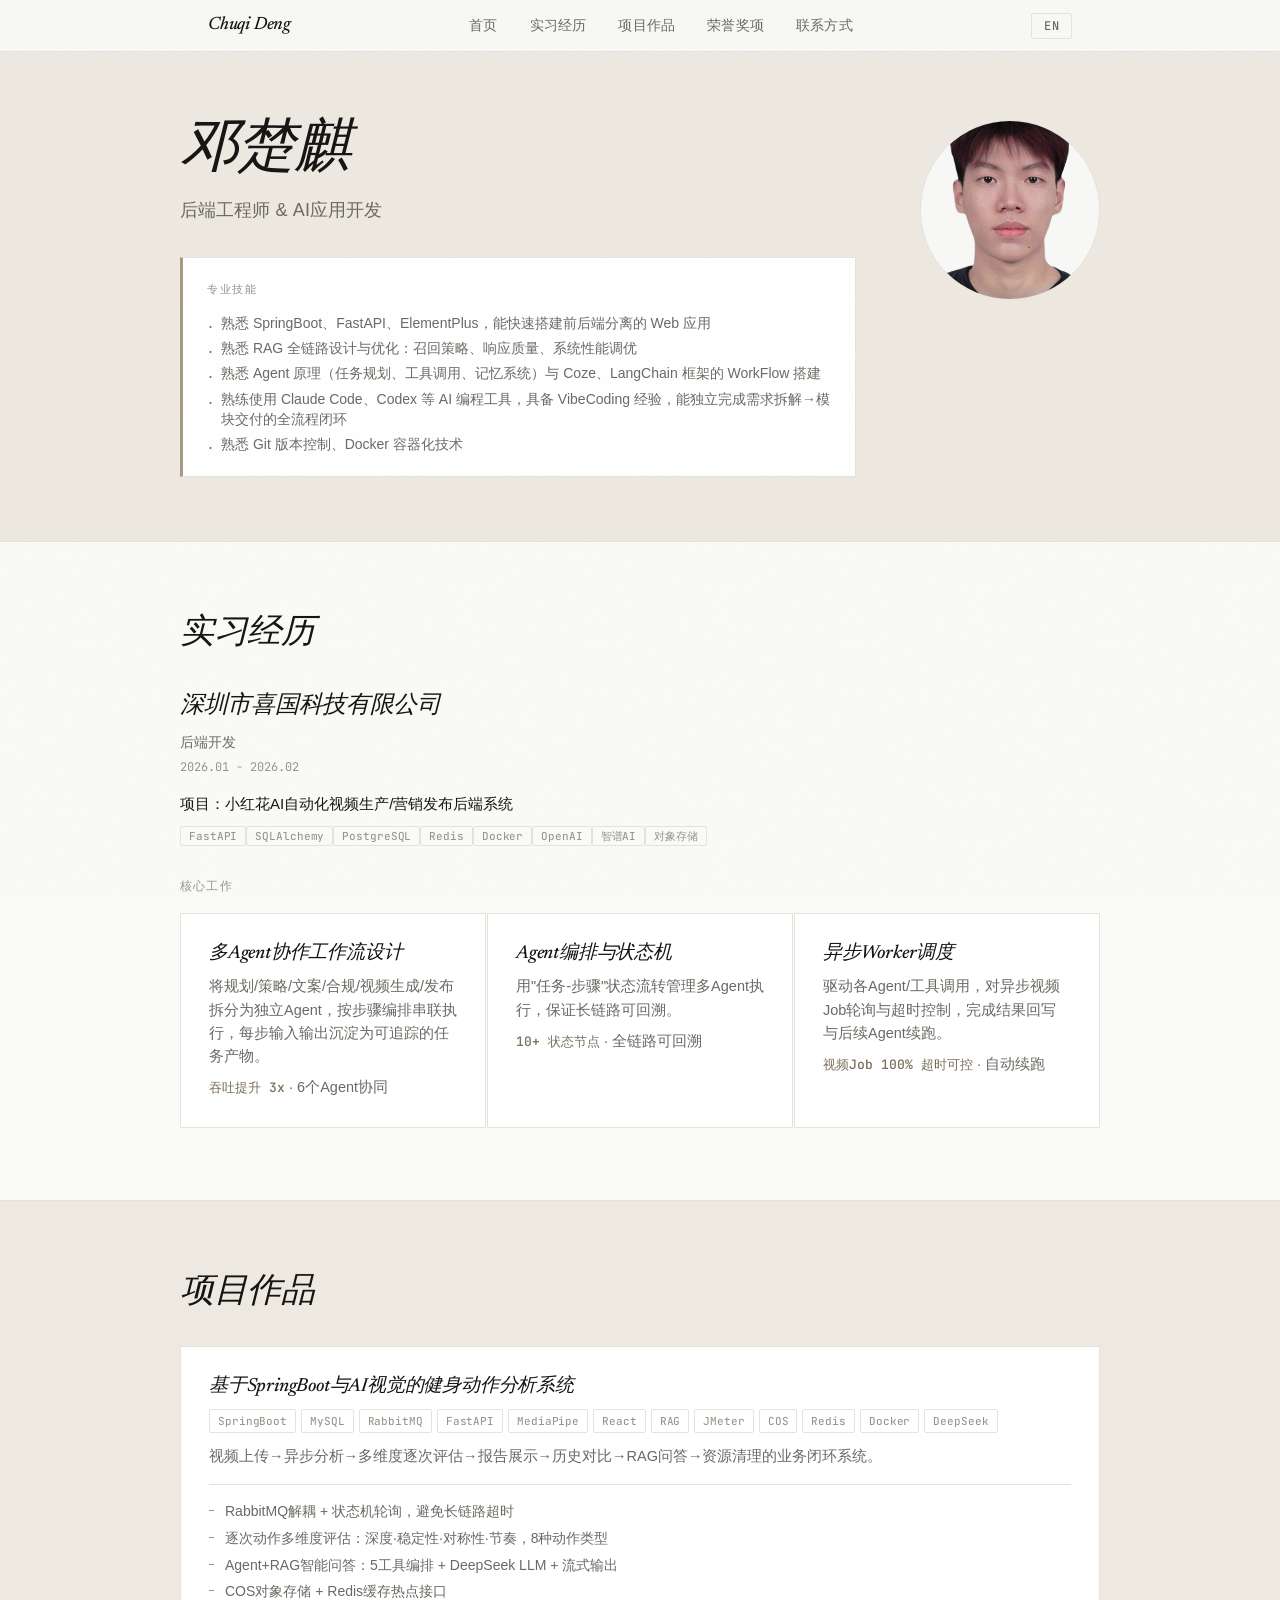
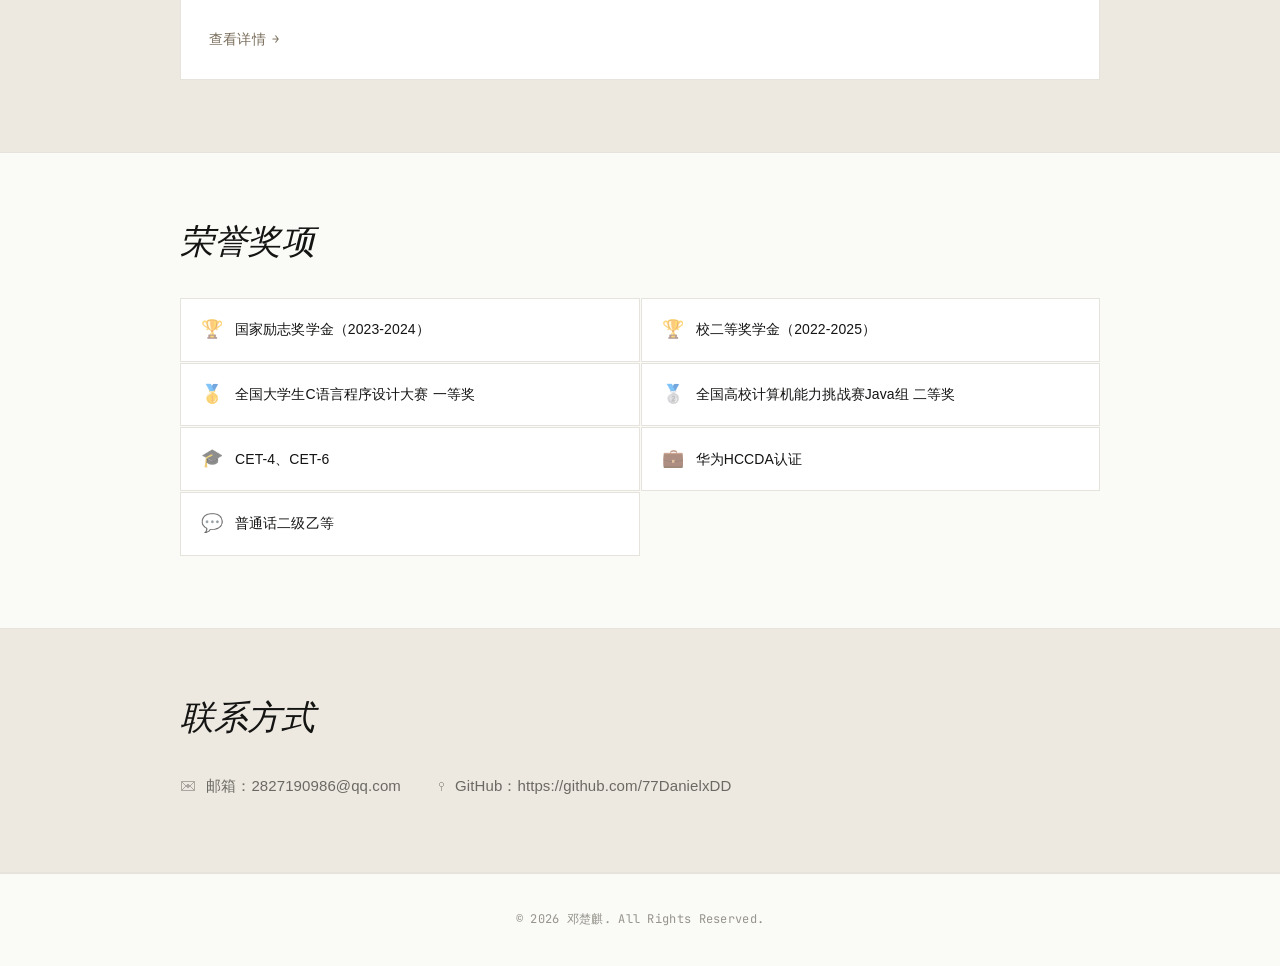
==== index.html @ ac36ae81 "Update internship experience content" ====
<!DOCTYPE html>
<html lang="zh-CN">
<head>
  <meta charset="UTF-8">
  <meta name="viewport" content="width=device-width, initial-scale=1.0">
  <title>邓楚麒 - 个人作品集</title>
  <link rel="preconnect" href="https://fonts.googleapis.com">
  <link rel="preconnect" href="https://fonts.gstatic.com" crossorigin>
  <link href="https://fonts.googleapis.com/css2?family=JetBrains+Mono:wght@400;500&family=Newsreader:ital,opsz,wght@0,6..72,200..800;1,6..72,200..800&display=swap" rel="stylesheet">
  <link rel="stylesheet" href="css/style.css">
</head>
<body>

  <!-- Navbar -->
  <nav class="navbar">
    <div class="nav-inner">
      <a href="#" class="nav-brand">Chuqi Deng</a>
      <ul class="nav-links">
        <li><a href="#hero" data-i18n="nav.home">首页</a></li>
        <li><a href="#internship" data-i18n="nav.internship">实习经历</a></li>
        <li><a href="#projects" data-i18n="nav.projects">项目作品</a></li>
        <li><a href="#honors" data-i18n="nav.honors">荣誉奖项</a></li>
        <li><a href="#contact" data-i18n="nav.contact">联系方式</a></li>
      </ul>
      <button class="lang-btn" aria-label="Switch language">EN</button>
      <button class="mobile-menu-btn" aria-label="Menu">&#9776;</button>
    </div>
  </nav>

  <!-- Hero + Skills (merged compact block) -->
  <section id="hero" class="hero">
    <div class="hero-inner">
      <div class="hero-text">
        <h1 class="hero-name" data-i18n="hero.name">邓楚麒</h1>
        <p class="hero-title" data-i18n="hero.title">后端工程师 & AI应用开发</p>

        <div class="skills-block">
          <div class="skills-label" data-i18n="skills.title">专业技能</div>
          <ul class="skills-list">
            <li data-i18n="skill.1">熟悉 SpringBoot、FastAPI、ElementPlus，能快速搭建前后端分离的 Web 应用</li>
            <li data-i18n="skill.2">熟悉 RAG 全链路设计与优化：召回策略、响应质量、系统性能调优</li>
            <li data-i18n="skill.3">熟悉 Agent 原理（任务规划、工具调用、记忆系统）与 Coze、LangChain 框架的 WorkFlow 搭建</li>
            <li data-i18n="skill.4">熟练使用 Claude Code、Codex 等 AI 编程工具，具备 VibeCoding 经验，能独立完成需求拆解→模块交付的全流程闭环</li>
            <li data-i18n="skill.5">熟悉 Git 版本控制、Docker 容器化技术</li>
          </ul>
        </div>
      </div>
      <div class="hero-photo">
        <img src="images/avatar.jpg" alt="头像">
      </div>
    </div>
  </section>

  <!-- Section: Internship -->
  <section id="internship" class="section">
    <div class="section-inner">
      <h2 class="section-title" data-i18n="internship.title">实习经历</h2>
      <div class="internship-header">
        <div class="internship-company" data-i18n="internship.company">深圳市喜国科技有限公司</div>
        <div class="internship-role" data-i18n="internship.role">后端开发</div>
        <div class="internship-date" data-i18n="internship.date">2026.01 - 2026.02</div>
        <div class="internship-project">
          <div class="internship-project-name" data-i18n="internship.project">项目：小红花AI自动化视频生产/营销发布后端系统</div>
          <div class="internship-tech">
            <span class="tag">FastAPI</span><span class="tag">SQLAlchemy</span><span class="tag">PostgreSQL</span><span class="tag">Redis</span><span class="tag">Docker</span><span class="tag">OpenAI</span><span class="tag">智谱AI</span><span class="tag">对象存储</span>
          </div>
        </div>
      </div>

      <div class="section-subhead" data-i18n="internship.work.title">核心工作</div>
      <div class="cards cards-3">
        <div class="card">
          <div class="card-title" data-i18n="internship.work.1.title">多Agent协作工作流设计</div>
          <div class="card-desc" data-i18n="internship.work.1.desc">将规划/策略/文案/合规/视频生成/发布拆分为独立Agent，按步骤编排串联执行，每步输入输出沉淀为可追踪的任务产物。</div>
          <div class="card-desc" style="margin-top:8px"><span class="internship-metric" data-i18n="internship.work.1.metric">吞吐提升 3x</span> · <span data-i18n="internship.work.1.metric2">6个Agent协同</span></div>
        </div>
        <div class="card">
          <div class="card-title" data-i18n="internship.work.2.title">Agent编排与状态机</div>
          <div class="card-desc" data-i18n="internship.work.2.desc">用"任务-步骤"状态流转管理多Agent执行，保证长链路可回溯。</div>
          <div class="card-desc" style="margin-top:8px"><span class="internship-metric" data-i18n="internship.work.2.metric">10+ 状态节点</span> · <span data-i18n="internship.work.2.metric2">全链路可回溯</span></div>
        </div>
        <div class="card">
          <div class="card-title" data-i18n="internship.work.3.title">异步Worker调度</div>
          <div class="card-desc" data-i18n="internship.work.3.desc">驱动各Agent/工具调用，对异步视频Job轮询与超时控制，完成结果回写与后续Agent续跑。</div>
          <div class="card-desc" style="margin-top:8px"><span class="internship-metric" data-i18n="internship.work.3.metric">视频Job 100% 超时可控</span> · <span data-i18n="internship.work.3.metric2">自动续跑</span></div>
        </div>
      </div>
    </div>
  </section>

  <!-- Section: Projects -->
  <section id="projects" class="section section-alt">
    <div class="section-inner">
      <h2 class="section-title" data-i18n="projects.title">项目作品</h2>
      <div class="cards cards-1">
        <!-- Project 1 Card -->
        <div class="card">
          <div class="card-title" data-i18n="project.1.name">基于SpringBoot与AI视觉的健身动作分析系统</div>
          <div class="card-tags">
            <span class="tag">SpringBoot</span><span class="tag">MySQL</span><span class="tag">RabbitMQ</span><span class="tag">FastAPI</span><span class="tag">MediaPipe</span><span class="tag">React</span><span class="tag">RAG</span><span class="tag">JMeter</span><span class="tag">COS</span><span class="tag">Redis</span><span class="tag">Docker</span><span class="tag">DeepSeek</span>
          </div>
          <div class="card-desc" data-i18n="project.1.desc">视频上传→异步分析→多维度逐次评估→报告展示→历史对比→RAG问答→资源清理的业务闭环系统。</div>
          <ul class="card-highlights">
            <li data-i18n="project.1.hl.1">RabbitMQ解耦 + 状态机轮询，避免长链路超时</li>
            <li data-i18n="project.1.hl.2">逐次动作多维度评估：深度·稳定性·对称性·节奏，8种动作类型</li>
            <li data-i18n="project.1.hl.3">Agent+RAG智能问答：5工具编排 + DeepSeek LLM + 流式输出</li>
            <li data-i18n="project.1.hl.4">COS对象存储 + Redis缓存热点接口</li>
          </ul>
          <a href="project1.html" class="btn btn-primary" data-i18n="project.1.btn">查看详情</a>
        </div>
      </div>
    </div>
  </section>

  <!-- Section: Honors -->
  <section id="honors" class="section">
    <div class="section-inner">
      <h2 class="section-title" data-i18n="honors.title">荣誉奖项</h2>
      <div class="honors-grid">
        <div class="honor-item">
          <span class="honor-icon">&#127942;</span>
          <span class="honor-text" data-i18n="honor.1">国家励志奖学金（2023-2024）</span>
        </div>
        <div class="honor-item">
          <span class="honor-icon">&#127942;</span>
          <span class="honor-text" data-i18n="honor.2">校二等奖学金（2022-2025）</span>
        </div>
        <div class="honor-item">
          <span class="honor-icon">&#129351;</span>
          <span class="honor-text" data-i18n="honor.3">全国大学生C语言程序设计大赛 一等奖</span>
        </div>
        <div class="honor-item">
          <span class="honor-icon">&#129352;</span>
          <span class="honor-text" data-i18n="honor.4">全国高校计算机能力挑战赛Java组 二等奖</span>
        </div>
        <div class="honor-item">
          <span class="honor-icon">&#127891;</span>
          <span class="honor-text" data-i18n="honor.5">CET-4、CET-6</span>
        </div>
        <div class="honor-item">
          <span class="honor-icon">&#128188;</span>
          <span class="honor-text" data-i18n="honor.6">华为HCCDA认证</span>
        </div>
        <div class="honor-item">
          <span class="honor-icon">&#128172;</span>
          <span class="honor-text" data-i18n="honor.7">普通话二级乙等</span>
        </div>
      </div>
    </div>
  </section>

  <!-- Section: Contact -->
  <section id="contact" class="section section-alt">
    <div class="section-inner">
      <h2 class="section-title" data-i18n="contact.title">联系方式</h2>
      <div class="contact-links">
        <a href="mailto:2827190986@qq.com" class="contact-item">
          <span class="contact-icon">&#9993;</span>
          <span data-i18n="contact.email">邮箱：2827190986@qq.com</span>
        </a>
        <a href="https://github.com/77DanielxDD" class="contact-item" target="_blank" rel="noopener">
          <span class="contact-icon">&#9906;</span>
          <span data-i18n="contact.github">GitHub：https://github.com/77DanielxDD</span>
        </a>
      </div>
    </div>
  </section>

  <footer class="footer">
    <span data-i18n="footer">© 2026 邓楚麒. All Rights Reserved.</span>
  </footer>

  <script src="js/i18n.js"></script>
  <script src="js/main.js"></script>
</body>
</html>
---- css/style.css ----
/* === Design System === */
:root {
  --bg: #fafaf7;
  --bg-elevated: #ffffff;
  --bg-subtle: #ede9e1;
  --border: #e5e3dc;
  --border-strong: #d4d1c8;
  --text: #141413;
  --text-secondary: #6b6963;
  --text-muted: #96948c;
  --accent: #7a6e5c;
  --accent-dim: #a89880;
  --radius: 4px;
  --radius-sm: 2px;
  --max-width: 920px;
  --nav-height: 52px;
  --font-serif: "Newsreader", "Noto Serif SC", "Songti SC", "SimSun", Georgia, serif;
  --font-sans: -apple-system, BlinkMacSystemFont, "Segoe UI", "PingFang SC", "Microsoft YaHei", "Noto Sans SC", sans-serif;
  --font-mono: "JetBrains Mono", "SF Mono", "Cascadia Code", "Consolas", "Courier New", monospace;
  --grain-opacity: 0.025;
}

/* === Reset === */
*, *::before, *::after { box-sizing: border-box; margin: 0; padding: 0; }
html { scroll-behavior: smooth; scroll-padding-top: var(--nav-height); }
body {
  font-family: var(--font-sans);
  font-size: 16px;
  line-height: 1.65;
  color: var(--text);
  background: var(--bg);
  -webkit-font-smoothing: antialiased;
  -moz-osx-font-smoothing: grayscale;
}

/* === Grain overlay === */
body::after {
  content: "";
  position: fixed;
  inset: 0;
  z-index: 9999;
  pointer-events: none;
  opacity: var(--grain-opacity);
  background-image: url("data:image/svg+xml,%3Csvg viewBox='0 0 256 256' xmlns='http://www.w3.org/2000/svg'%3E%3Cfilter id='n'%3E%3CfeTurbulence type='fractalNoise' baseFrequency='0.65' numOctaves='3' stitchTiles='stitch'/%3E%3C/filter%3E%3Crect width='100%25' height='100%25' filter='url(%23n)'/%3E%3C/svg%3E");
  background-repeat: repeat;
  background-size: 256px 256px;
}

/* === Navbar === */
.navbar {
  position: fixed; top: 0; left: 0; right: 0; z-index: 1000;
  height: var(--nav-height);
  background: rgba(250,250,247,0.88);
  backdrop-filter: blur(8px);
  -webkit-backdrop-filter: blur(8px);
  border-bottom: 1px solid var(--border);
  display: flex; align-items: center; justify-content: center;
}
.nav-inner {
  width: 100%; max-width: var(--max-width);
  display: flex; align-items: center; justify-content: space-between;
  padding: 0 28px;
}
.nav-brand {
  font-family: var(--font-serif);
  font-weight: 500;
  font-size: 18px;
  color: var(--text);
  text-decoration: none;
  letter-spacing: -0.2px;
  font-style: italic;
}
.nav-links { display: flex; gap: 32px; list-style: none; align-items: center; }
.nav-links a {
  color: var(--text-secondary);
  text-decoration: none;
  font-size: 14px;
  font-weight: 450;
  letter-spacing: 0.2px;
  transition: color 0.25s;
}
.nav-links a:hover { color: var(--text); }

.lang-btn {
  padding: 4px 12px;
  border: 1px solid var(--border);
  border-radius: var(--radius-sm);
  background: transparent;
  color: var(--text-secondary);
  cursor: pointer;
  font-size: 12px;
  font-family: var(--font-mono);
  font-weight: 500;
  letter-spacing: 0.5px;
  transition: all 0.25s;
  white-space: nowrap;
}
.lang-btn:hover { border-color: var(--border-strong); color: var(--text); }

.mobile-menu-btn {
  display: none;
  background: none;
  border: none;
  font-size: 20px;
  cursor: pointer;
  color: var(--text-secondary);
  padding: 4px;
}

/* === Sections === */
.section { padding: 72px 28px; }
.section-alt { background: var(--bg-subtle); border-top: 1px solid var(--border); border-bottom: 1px solid var(--border); }
.section-inner { max-width: var(--max-width); margin: 0 auto; }

.section-label {
  font-family: var(--font-mono);
  font-size: 11px;
  font-weight: 500;
  letter-spacing: 1.8px;
  text-transform: uppercase;
  color: var(--text-muted);
  margin-bottom: 24px;
}

.section-title {
  font-family: var(--font-serif);
  font-size: 34px;
  font-weight: 400;
  font-style: italic;
  color: var(--text);
  margin-bottom: 32px;
  letter-spacing: -0.4px;
  line-height: 1.2;
}

/* === Divider === */
.section-divider {
  border: 0;
  height: 1px;
  background: var(--border);
  margin: 0 0 36px;
  width: 100%;
}

/* === Hero === */
.hero { padding: 120px 28px 64px; background: var(--bg-subtle); border-bottom: 1px solid var(--border); }
.hero-inner {
  max-width: var(--max-width);
  margin: 0 auto;
  display: flex;
  align-items: flex-start;
  gap: 64px;
}
.hero-text { flex: 1; }
.hero-name {
  font-family: var(--font-serif);
  font-size: 58px;
  font-weight: 350;
  font-style: italic;
  color: var(--text);
  letter-spacing: -1.2px;
  line-height: 1.1;
  margin-bottom: 12px;
}
.hero-title {
  font-size: 18px;
  color: var(--text-secondary);
  font-weight: 420;
  margin-bottom: 10px;
  letter-spacing: 0.1px;
}
.hero-bio {
  font-size: 16px;
  color: var(--text-muted);
  line-height: 1.7;
  max-width: 520px;
}

.skills-block {
  margin-top: 32px;
  padding: 22px 24px;
  background: var(--bg-elevated);
  border: 1px solid var(--border);
  border-left: 3px solid var(--accent-dim);
}

.skills-label {
  font-family: var(--font-mono);
  font-size: 11px;
  letter-spacing: 1.6px;
  text-transform: uppercase;
  color: var(--text-muted);
  margin-bottom: 14px;
}

.skills-list {
  list-style: none;
  padding: 0;
  margin: 0;
  display: flex;
  flex-direction: column;
  gap: 5px;
}

.skills-list li {
  font-size: 14px;
  color: var(--text-secondary);
  line-height: 1.45;
  padding-left: 14px;
  position: relative;
}

.skills-list li::before {
  content: "·";
  position: absolute;
  left: 1px;
  top: 0;
  color: var(--accent);
  font-size: 18px;
  line-height: inherit;
}

/* === Hero Photo === */
.hero-photo {
  flex-shrink: 0;
  width: 180px;
  height: 180px;
  border-radius: 50%;
  border: 1px solid var(--border);
  overflow: hidden;
}
.hero-photo img {
  width: 100%;
  height: 100%;
  object-fit: cover;
  display: block;
}

/* === Tags === */
.tags { display: flex; flex-wrap: wrap; gap: 7px; margin-top: 4px; }
.tag {
  padding: 4px 12px;
  background: transparent;
  color: var(--text-secondary);
  border: 1px solid var(--border);
  border-radius: var(--radius-sm);
  font-family: var(--font-mono);
  font-size: 12px;
  font-weight: 450;
  letter-spacing: -0.1px;
}

/* === Cards === */
.cards { display: grid; gap: 1px; }
.cards-1 { grid-template-columns: 1fr; }
.cards-2 { grid-template-columns: 1fr 1fr; }
.cards-3 { grid-template-columns: 1fr 1fr 1fr; }

.card {
  background: var(--bg-elevated);
  border: 1px solid var(--border);
  padding: 28px;
  display: flex;
  flex-direction: column;
  transition: border-color 0.3s;
}
.card:hover { border-color: var(--border-strong); }

.card-title {
  font-family: var(--font-serif);
  font-size: 19px;
  font-weight: 500;
  font-style: italic;
  margin-bottom: 10px;
  color: var(--text);
  letter-spacing: -0.2px;
  line-height: 1.25;
}
.card-tags { display: flex; flex-wrap: wrap; gap: 5px; margin-bottom: 12px; }
.card-tags .tag {
  font-size: 11px;
  padding: 2px 8px;
  color: var(--text-muted);
}
.card-desc {
  font-size: 14.5px;
  color: var(--text-secondary);
  line-height: 1.6;
}

.card-highlights {
  list-style: none;
  padding: 0;
  margin: 16px 0 0;
  border-top: 1px solid var(--border);
  padding-top: 16px;
  flex: 1;
}
.card-highlights li {
  font-size: 14px;
  color: var(--text-secondary);
  line-height: 1.55;
  padding-left: 16px;
  position: relative;
  margin-bottom: 5px;
}
.card-highlights li::before {
  content: "";
  position: absolute;
  left: 0;
  top: 9px;
  width: 5px;
  height: 1px;
  background: var(--text-muted);
}
.card .btn { margin-top: 20px; align-self: flex-start; }

/* === Internship Header === */
.internship-header { margin-bottom: 28px; }
.internship-company {
  font-family: var(--font-serif);
  font-size: 24px;
  font-weight: 500;
  font-style: italic;
  color: var(--text);
  letter-spacing: -0.3px;
}
.internship-role {
  font-size: 14px;
  color: var(--text-secondary);
  font-weight: 450;
  margin-top: 4px;
}
.internship-date {
  font-family: var(--font-mono);
  font-size: 12px;
  color: var(--text-muted);
  margin-top: 4px;
}
.internship-project { margin-top: 14px; }
.internship-project-name {
  font-size: 15px;
  font-weight: 500;
  color: var(--text);
}
.internship-tech { margin-top: 6px; }
.internship-tech .tag {
  font-size: 11px;
  padding: 2px 8px;
  color: var(--text-muted);
}
.internship-metric {
  font-family: var(--font-mono);
  font-weight: 500;
  color: var(--accent);
  font-size: 13px;
}

/* === Section subtitle (e.g., "核心工作") === */
.section-subhead {
  font-family: var(--font-mono);
  font-size: 12px;
  font-weight: 500;
  letter-spacing: 1.2px;
  text-transform: uppercase;
  color: var(--text-muted);
  margin-bottom: 16px;
}

/* === Honors === */
.honors-grid {
  display: grid;
  grid-template-columns: 1fr 1fr;
  gap: 1px;
}
.honor-item {
  display: flex;
  align-items: center;
  gap: 12px;
  padding: 16px 20px;
  background: var(--bg-elevated);
  border: 1px solid var(--border);
  transition: border-color 0.3s;
}
.honor-item:hover { border-color: var(--border-strong); }
.honor-icon { font-size: 18px; flex-shrink: 0; opacity: 0.6; }
.honor-text {
  font-size: 14px;
  color: var(--text);
  font-weight: 430;
  letter-spacing: 0.1px;
}

/* === Contact === */
.contact-links { display: flex; gap: 36px; flex-wrap: wrap; }
.contact-item {
  display: flex;
  align-items: center;
  gap: 10px;
  font-size: 15px;
  color: var(--text-secondary);
  text-decoration: none;
  transition: color 0.25s;
  letter-spacing: 0.1px;
}
.contact-item:hover { color: var(--text); }
.contact-icon { font-size: 16px; opacity: 0.5; }

/* === Buttons & Links === */
.btn {
  display: inline-flex;
  align-items: center;
  gap: 6px;
  padding: 0;
  font-size: 14px;
  font-weight: 500;
  cursor: pointer;
  text-decoration: none;
  transition: all 0.25s;
  border: none;
  background: none;
  color: var(--text-secondary);
  letter-spacing: 0.2px;
}
.btn::after {
  content: "→";
  font-family: var(--font-mono);
  font-size: 12px;
  transition: transform 0.25s;
}
.btn:hover { color: var(--text); }
.btn:hover::after { transform: translateX(3px); }

.btn-primary { color: var(--accent); }
.btn-primary:hover { color: var(--text); }

.btn-outline { color: var(--text-secondary); }
.btn-outline:hover { color: var(--text); }

.btn-back {
  display: inline-flex;
  align-items: center;
  gap: 6px;
  color: var(--text-secondary);
  text-decoration: none;
  font-size: 14px;
  font-weight: 450;
  margin-bottom: 40px;
  transition: color 0.25s;
}
.btn-back:hover { color: var(--text); }

/* === Project Detail === */
.project-hero {
  padding: 112px 28px 44px;
  background: var(--bg-subtle);
}
.project-hero-inner { max-width: var(--max-width); margin: 0 auto; }
.project-hero-title {
  font-family: var(--font-serif);
  font-size: 40px;
  font-weight: 400;
  font-style: italic;
  letter-spacing: -0.6px;
  line-height: 1.2;
  color: var(--text);
}
.project-hero-desc {
  font-size: 16px;
  color: var(--text-secondary);
  margin-top: 10px;
  max-width: 620px;
  line-height: 1.6;
}

.project-body { padding: 48px 28px 72px; }
.project-body-inner { max-width: var(--max-width); margin: 0 auto; }
.project-section { margin-bottom: 40px; }
.project-section h2 {
  font-family: var(--font-serif);
  font-size: 22px;
  font-weight: 500;
  font-style: italic;
  margin-bottom: 14px;
  color: var(--text);
  letter-spacing: -0.2px;
}
.project-section p {
  font-size: 15px;
  color: var(--text-secondary);
  line-height: 1.75;
}
.project-section ul { list-style: none; padding: 0; }
.project-section li {
  font-size: 15px;
  color: var(--text-secondary);
  line-height: 1.7;
  margin-bottom: 8px;
  padding-left: 18px;
  position: relative;
}
.project-section li::before {
  content: "";
  position: absolute;
  left: 0;
  top: 11px;
  width: 6px;
  height: 1px;
  background: var(--text-muted);
}

/* Placeholder */
.placeholder {
  background: var(--bg-elevated);
  border: 1px solid var(--border);
  display: flex;
  align-items: center;
  justify-content: center;
  flex-direction: column;
  color: var(--text-muted);
  font-size: 13px;
  gap: 8px;
}
.placeholder-icon { font-size: 26px; opacity: 0.4; }

/* === Architecture Image === */
.arch-image { width: 100%; }
.arch-image img {
  width: 100%;
  height: auto;
  display: block;
  border: 1px solid var(--border);
  cursor: pointer;
  transition: opacity 0.2s;
}
.arch-image img:hover { opacity: 0.85; }

/* === Screenshots Grid === */
.screenshots-grid {
  display: grid;
  grid-template-columns: repeat(3, 1fr);
  gap: 1px;
}
.screenshot-item {
  border: 1px solid var(--border);
  background: var(--bg-elevated);
}
.screenshot-item img {
  width: 100%;
  height: auto;
  display: block;
  cursor: pointer;
  transition: opacity 0.2s;
}
.screenshot-item img:hover { opacity: 0.85; }

/* === Lightbox === */
.lightbox {
  display: none;
  position: fixed;
  z-index: 9999;
  inset: 0;
  background: rgba(0,0,0,0.85);
  align-items: center;
  justify-content: center;
}
.lightbox.open { display: flex; }
.lightbox-close {
  position: absolute;
  top: 20px;
  right: 32px;
  color: #fff;
  font-size: 36px;
  font-weight: 300;
  cursor: pointer;
  z-index: 10000;
  line-height: 1;
}
.lightbox-close:hover { opacity: 0.7; }
.lightbox-img {
  max-width: 90vw;
  max-height: 90vh;
  object-fit: contain;
  border: 1px solid rgba(255,255,255,0.15);
}

/* === Highlights (numbered list) === */
.highlights { list-style: none; padding: 0; counter-reset: hl; }
.highlights li {
  counter-increment: hl;
  padding-left: 40px;
  position: relative;
  margin-bottom: 20px;
  font-size: 15px;
  color: var(--text-secondary);
  line-height: 1.8;
}
.highlights li::before {
  content: "0" counter(hl);
  position: absolute;
  left: 0;
  top: 0;
  font-family: var(--font-mono);
  font-size: 12px;
  font-weight: 500;
  color: var(--text-muted);
}

/* === Footer === */
.footer {
  text-align: center;
  padding: 36px 28px;
  color: var(--text-muted);
  font-size: 12px;
  font-family: var(--font-mono);
  letter-spacing: 0.3px;
  border-top: 1px solid var(--border);
}

/* === Animations === */
@keyframes fadeIn {
  from { opacity: 0; transform: translateY(12px); }
  to { opacity: 1; transform: translateY(0); }
}

.section-inner { animation: fadeIn 0.7s ease-out both; }
.hero-inner { animation: fadeIn 0.8s ease-out both; }
.project-hero-inner { animation: fadeIn 0.7s ease-out both; }

/* Staggered card reveals */
.card:nth-child(1) { animation: fadeIn 0.6s ease-out 0.05s both; }
.card:nth-child(2) { animation: fadeIn 0.6s ease-out 0.15s both; }
.card:nth-child(3) { animation: fadeIn 0.6s ease-out 0.25s both; }

.honor-item:nth-child(1) { animation: fadeIn 0.5s ease-out 0.03s both; }
.honor-item:nth-child(2) { animation: fadeIn 0.5s ease-out 0.08s both; }
.honor-item:nth-child(3) { animation: fadeIn 0.5s ease-out 0.13s both; }
.honor-item:nth-child(4) { animation: fadeIn 0.5s ease-out 0.18s both; }
.honor-item:nth-child(5) { animation: fadeIn 0.5s ease-out 0.23s both; }
.honor-item:nth-child(6) { animation: fadeIn 0.5s ease-out 0.28s both; }
.honor-item:nth-child(7) { animation: fadeIn 0.5s ease-out 0.33s both; }

/* === Responsive === */
@media (max-width: 768px) {
  .nav-links { display: none; }
  .nav-links.open {
    display: flex;
    flex-direction: column;
    position: absolute;
    top: var(--nav-height);
    left: 0;
    right: 0;
    background: rgba(250,250,247,0.97);
    backdrop-filter: blur(12px);
    border-bottom: 1px solid var(--border);
    padding: 20px 28px;
    gap: 14px;
  }
  .mobile-menu-btn { display: block; }

  .hero { padding: 100px 22px 48px; }
  .hero-inner { flex-direction: column-reverse; gap: 28px; }
  .hero-name { font-size: 42px; }
  .hero-title { font-size: 16px; }
  .hero-photo { width: 140px; height: 140px; }
  .hero-photo span { font-size: 30px; }

  .cards-2, .cards-3 { grid-template-columns: 1fr; }
  .honors-grid { grid-template-columns: 1fr; }

  .section { padding: 52px 22px; }
  .section-title { font-size: 28px; }
  .screenshots-grid { grid-template-columns: repeat(2, 1fr); }

  .project-hero-title { font-size: 32px; }
  .project-body { padding: 36px 22px 56px; }
}

@media (max-width: 480px) {
  .hero-name { font-size: 36px; }
  .hero { padding: 88px 18px 40px; }
  .section { padding: 40px 18px; }
  .section-title { font-size: 26px; }
  .nav-inner { padding: 0 16px; }
  .hero-inner { padding: 0; }
  .screenshots-grid { grid-template-columns: 1fr; }
  .contact-links { flex-direction: column; gap: 16px; }
}
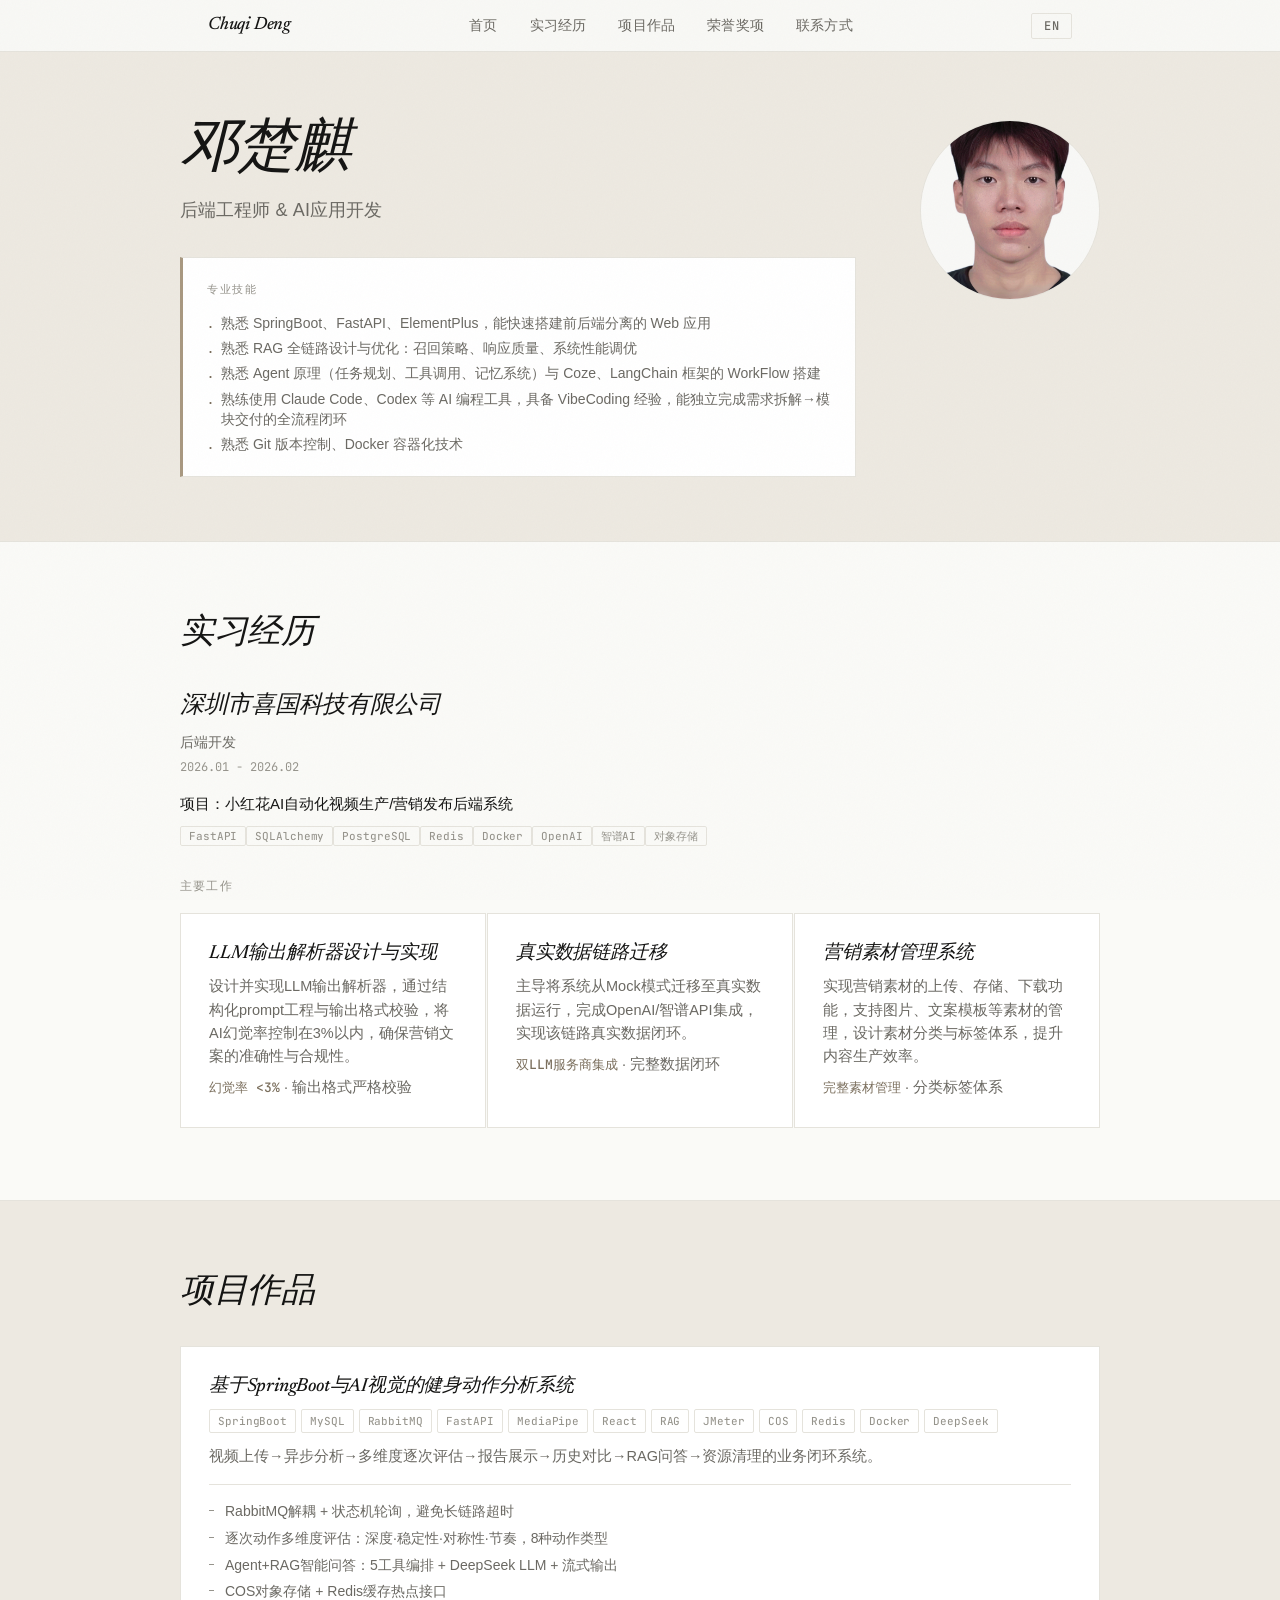
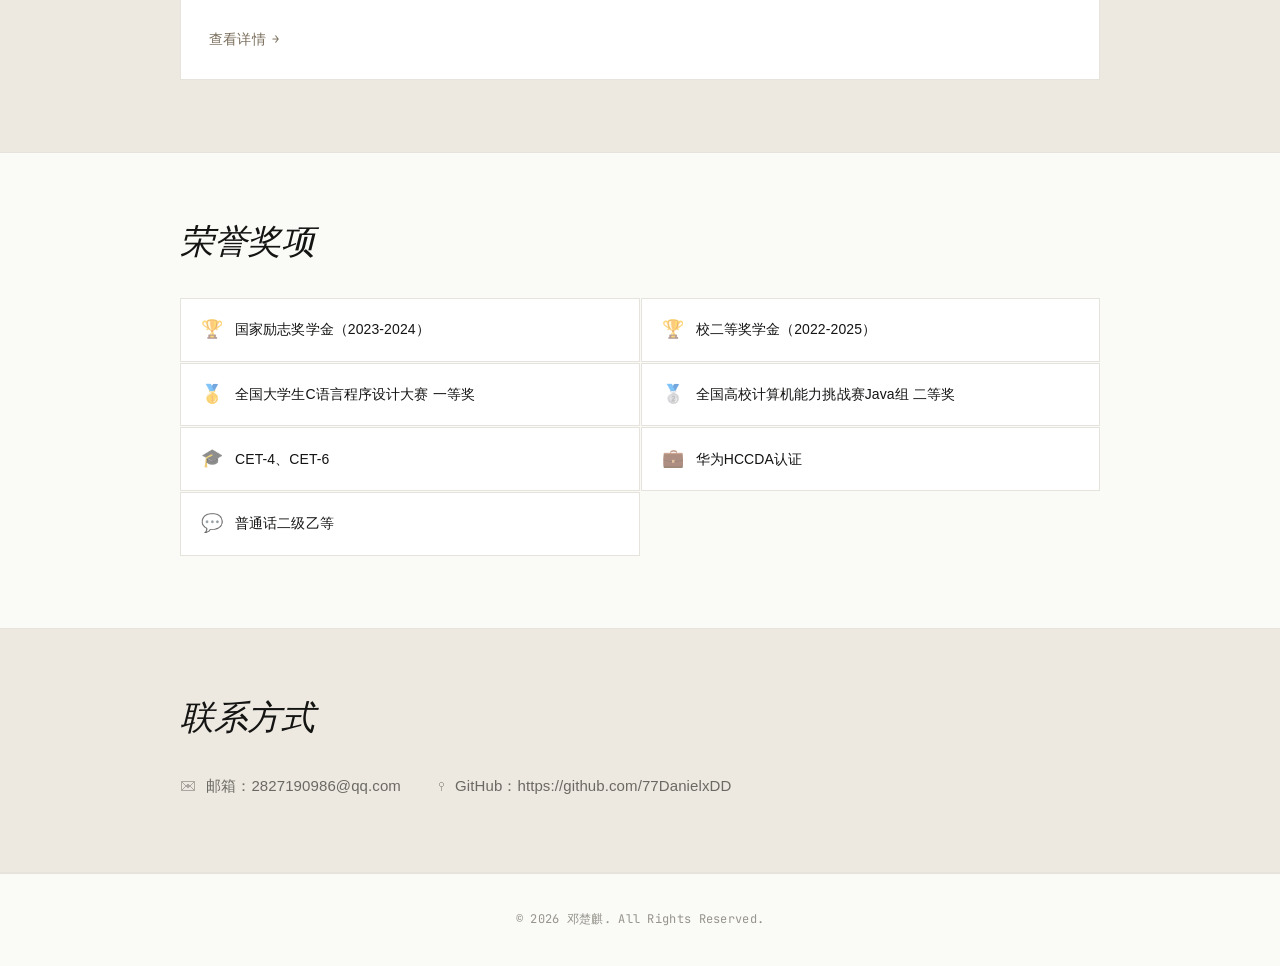
==== commit a1071119: "Update internship cards content" ====
--- a/index.html
+++ b/index.html
@@ -67,22 +67,22 @@
         </div>
       </div>
 
-      <div class="section-subhead" data-i18n="internship.work.title">核心工作</div>
+      <div class="section-subhead" data-i18n="internship.work.title">主要工作</div>
       <div class="cards cards-3">
         <div class="card">
-          <div class="card-title" data-i18n="internship.work.1.title">多Agent协作工作流设计</div>
-          <div class="card-desc" data-i18n="internship.work.1.desc">将规划/策略/文案/合规/视频生成/发布拆分为独立Agent，按步骤编排串联执行，每步输入输出沉淀为可追踪的任务产物。</div>
-          <div class="card-desc" style="margin-top:8px"><span class="internship-metric" data-i18n="internship.work.1.metric">吞吐提升 3x</span> · <span data-i18n="internship.work.1.metric2">6个Agent协同</span></div>
+          <div class="card-title" data-i18n="internship.work.1.title">LLM输出解析器设计与实现</div>
+          <div class="card-desc" data-i18n="internship.work.1.desc">设计并实现LLM输出解析器，通过结构化prompt工程与输出格式校验，将AI幻觉率控制在3%以内，确保营销文案的准确性与合规性。</div>
+          <div class="card-desc" style="margin-top:8px"><span class="internship-metric" data-i18n="internship.work.1.metric">幻觉率 <3%</span> · <span data-i18n="internship.work.1.metric2">输出格式严格校验</span></div>
         </div>
         <div class="card">
-          <div class="card-title" data-i18n="internship.work.2.title">Agent编排与状态机</div>
-          <div class="card-desc" data-i18n="internship.work.2.desc">用"任务-步骤"状态流转管理多Agent执行，保证长链路可回溯。</div>
-          <div class="card-desc" style="margin-top:8px"><span class="internship-metric" data-i18n="internship.work.2.metric">10+ 状态节点</span> · <span data-i18n="internship.work.2.metric2">全链路可回溯</span></div>
+          <div class="card-title" data-i18n="internship.work.2.title">真实数据链路迁移</div>
+          <div class="card-desc" data-i18n="internship.work.2.desc">主导将系统从Mock模式迁移至真实数据运行，完成OpenAI/智谱API集成，实现该链路真实数据闭环。</div>
+          <div class="card-desc" style="margin-top:8px"><span class="internship-metric" data-i18n="internship.work.2.metric">双LLM服务商集成</span> · <span data-i18n="internship.work.2.metric2">完整数据闭环</span></div>
         </div>
         <div class="card">
-          <div class="card-title" data-i18n="internship.work.3.title">异步Worker调度</div>
-          <div class="card-desc" data-i18n="internship.work.3.desc">驱动各Agent/工具调用，对异步视频Job轮询与超时控制，完成结果回写与后续Agent续跑。</div>
-          <div class="card-desc" style="margin-top:8px"><span class="internship-metric" data-i18n="internship.work.3.metric">视频Job 100% 超时可控</span> · <span data-i18n="internship.work.3.metric2">自动续跑</span></div>
+          <div class="card-title" data-i18n="internship.work.3.title">营销素材管理系统</div>
+          <div class="card-desc" data-i18n="internship.work.3.desc">实现营销素材的上传、存储、下载功能，支持图片、文案模板等素材的管理，设计素材分类与标签体系，提升内容生产效率。</div>
+          <div class="card-desc" style="margin-top:8px"><span class="internship-metric" data-i18n="internship.work.3.metric">完整素材管理</span> · <span data-i18n="internship.work.3.metric2">分类标签体系</span></div>
         </div>
       </div>
     </div>
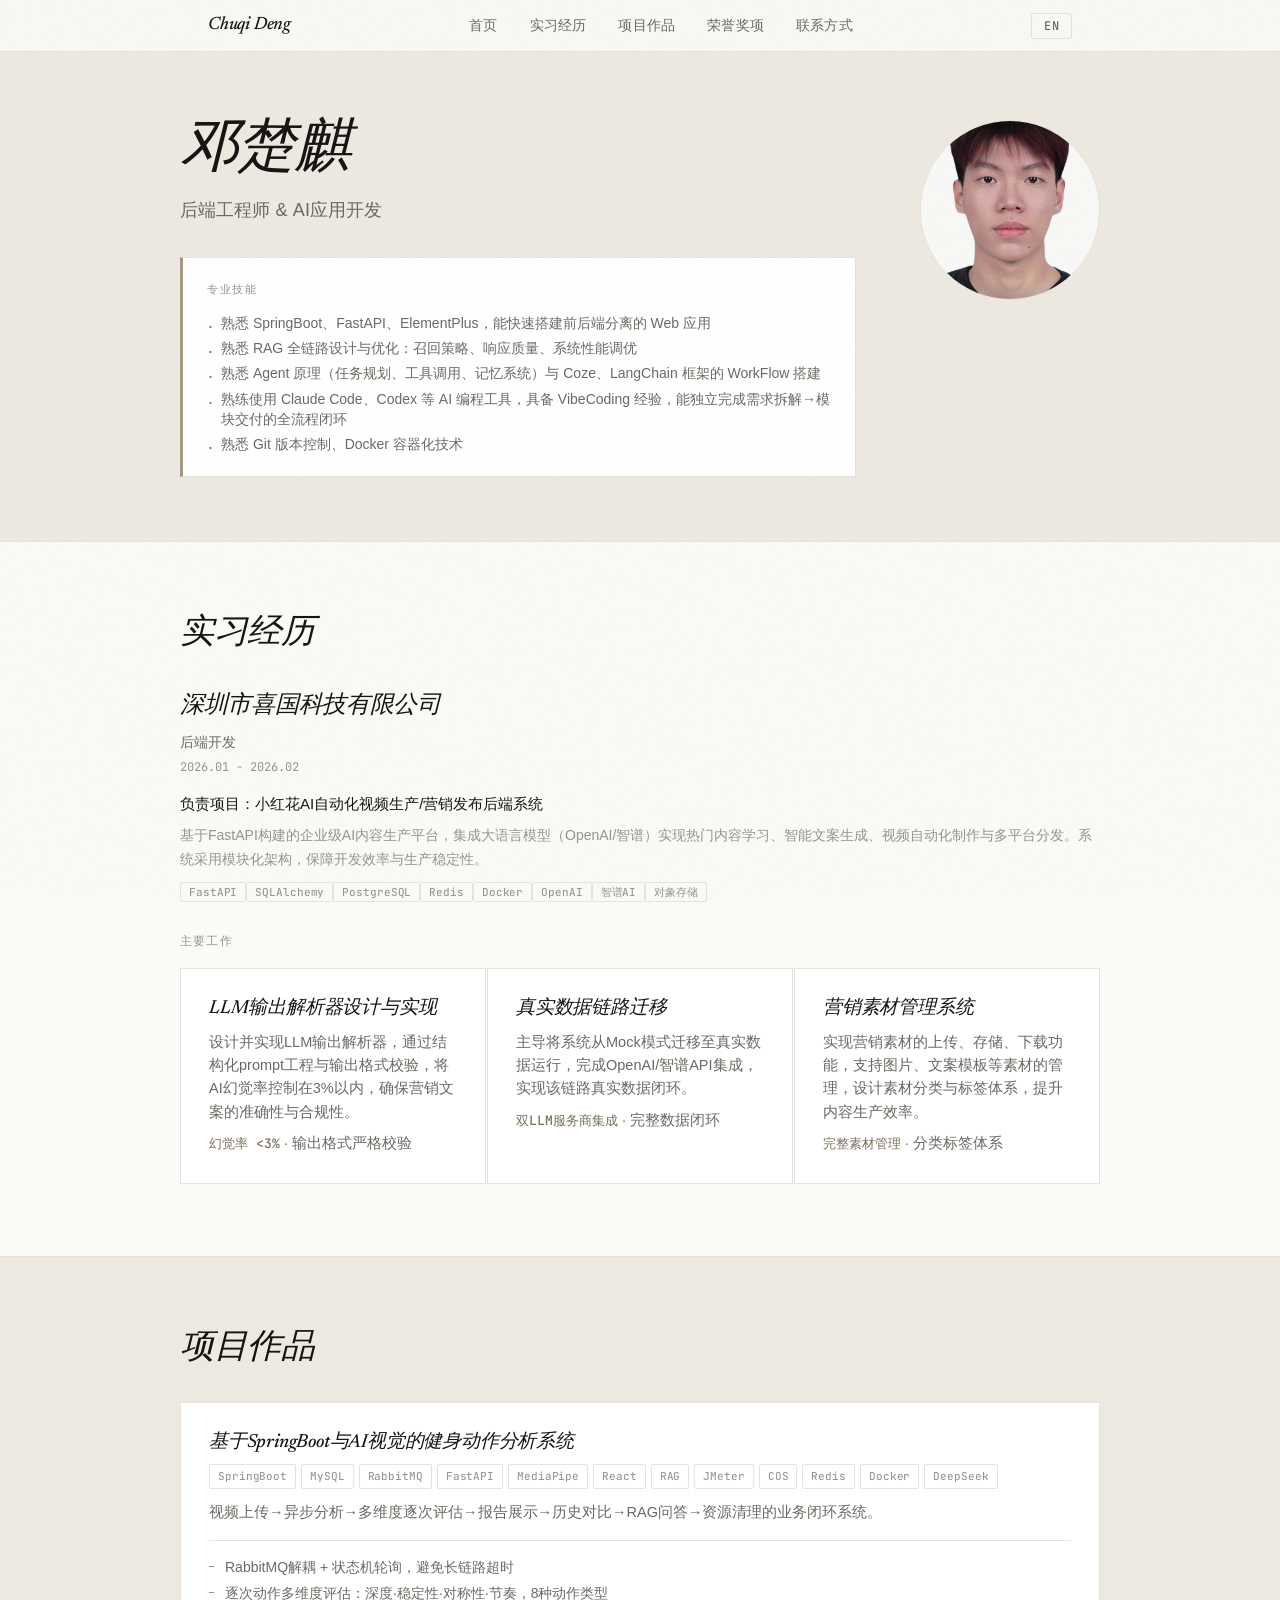
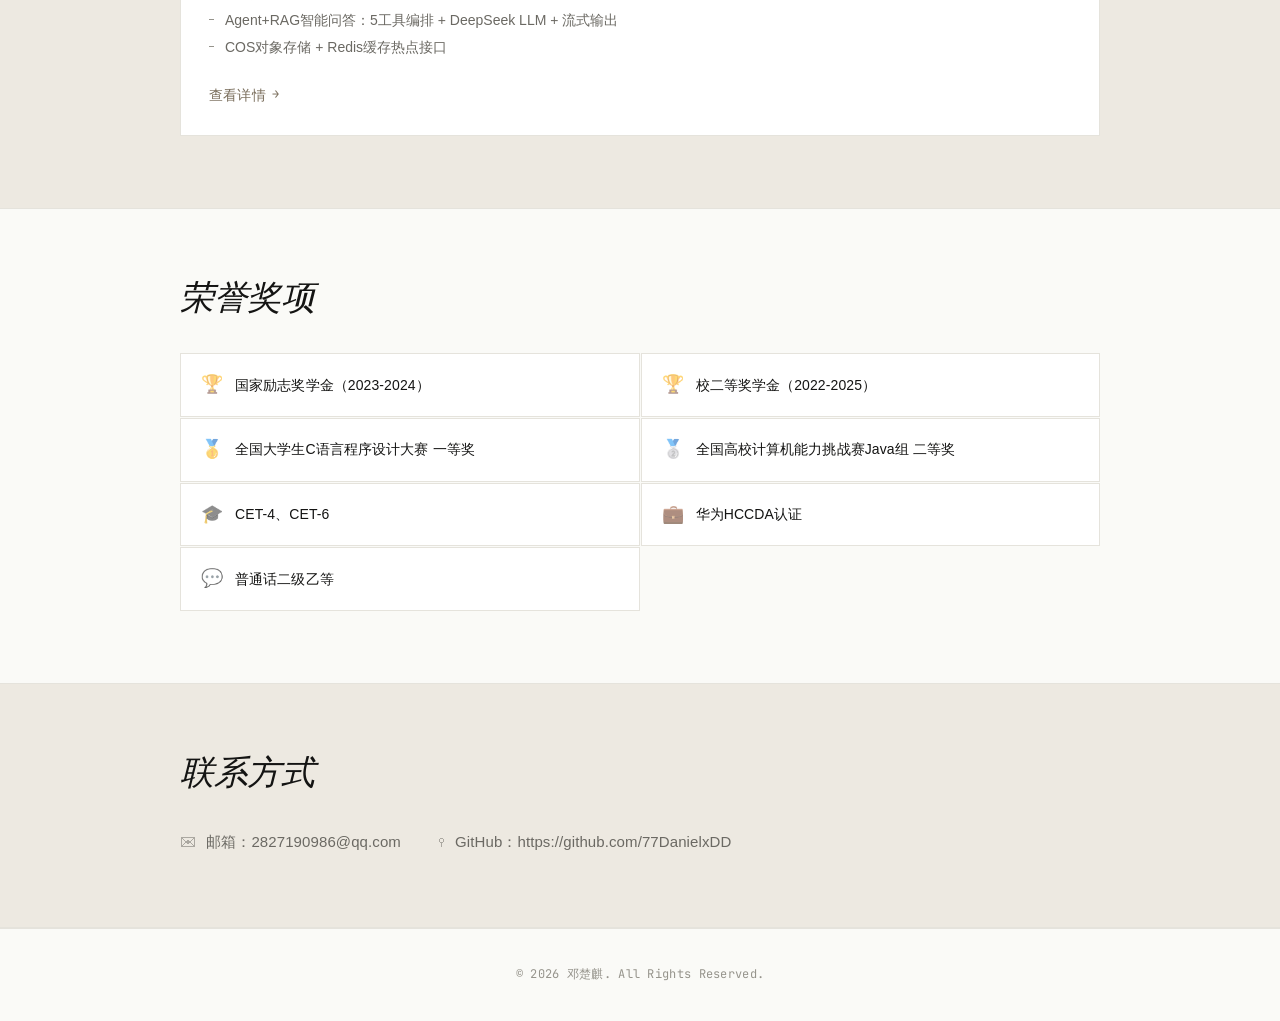
==== commit 6f020c3b: "feat: update internship section with project description - Change "项目" to "负责项目" in project name - A" ====
--- a/index.html
+++ b/index.html
@@ -60,7 +60,8 @@
         <div class="internship-role" data-i18n="internship.role">后端开发</div>
         <div class="internship-date" data-i18n="internship.date">2026.01 - 2026.02</div>
         <div class="internship-project">
-          <div class="internship-project-name" data-i18n="internship.project">项目：小红花AI自动化视频生产/营销发布后端系统</div>
+          <div class="internship-project-name" data-i18n="internship.project">负责项目：小红花AI自动化视频生产/营销发布后端系统</div>
+          <div class="internship-project-desc" data-i18n="internship.project.desc">基于FastAPI构建的企业级AI内容生产平台，集成大语言模型（OpenAI/智谱）实现热门内容学习、智能文案生成、视频自动化制作与多平台分发。系统采用模块化架构，保障开发效率与生产稳定性。</div>
           <div class="internship-tech">
             <span class="tag">FastAPI</span><span class="tag">SQLAlchemy</span><span class="tag">PostgreSQL</span><span class="tag">Redis</span><span class="tag">Docker</span><span class="tag">OpenAI</span><span class="tag">智谱AI</span><span class="tag">对象存储</span>
           </div>
--- a/css/style.css
+++ b/css/style.css
@@ -343,6 +343,12 @@
   font-weight: 500;
   color: var(--text);
 }
+.internship-project-desc {
+  font-size: 14px;
+  color: var(--text-muted);
+  margin-top: 8px;
+  line-height: 1.7;
+}
 .internship-tech { margin-top: 6px; }
 .internship-tech .tag {
   font-size: 11px;
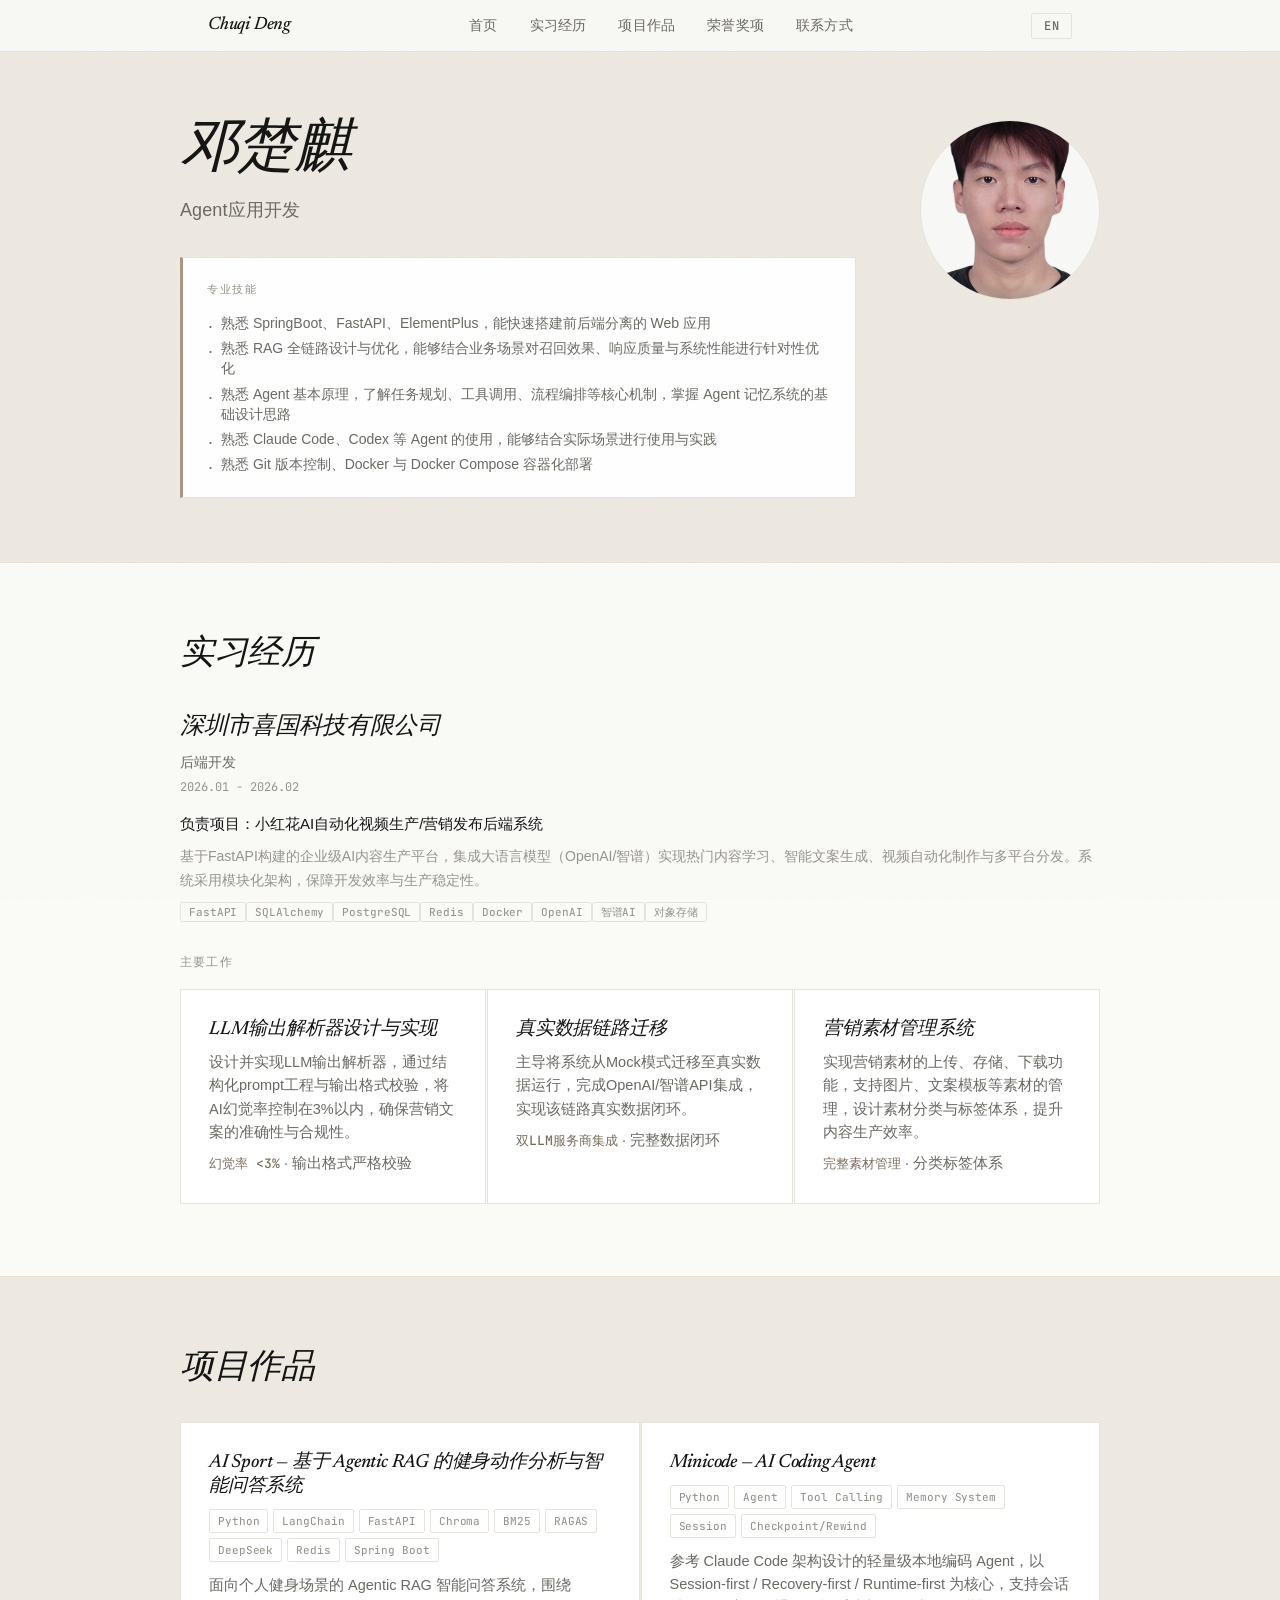
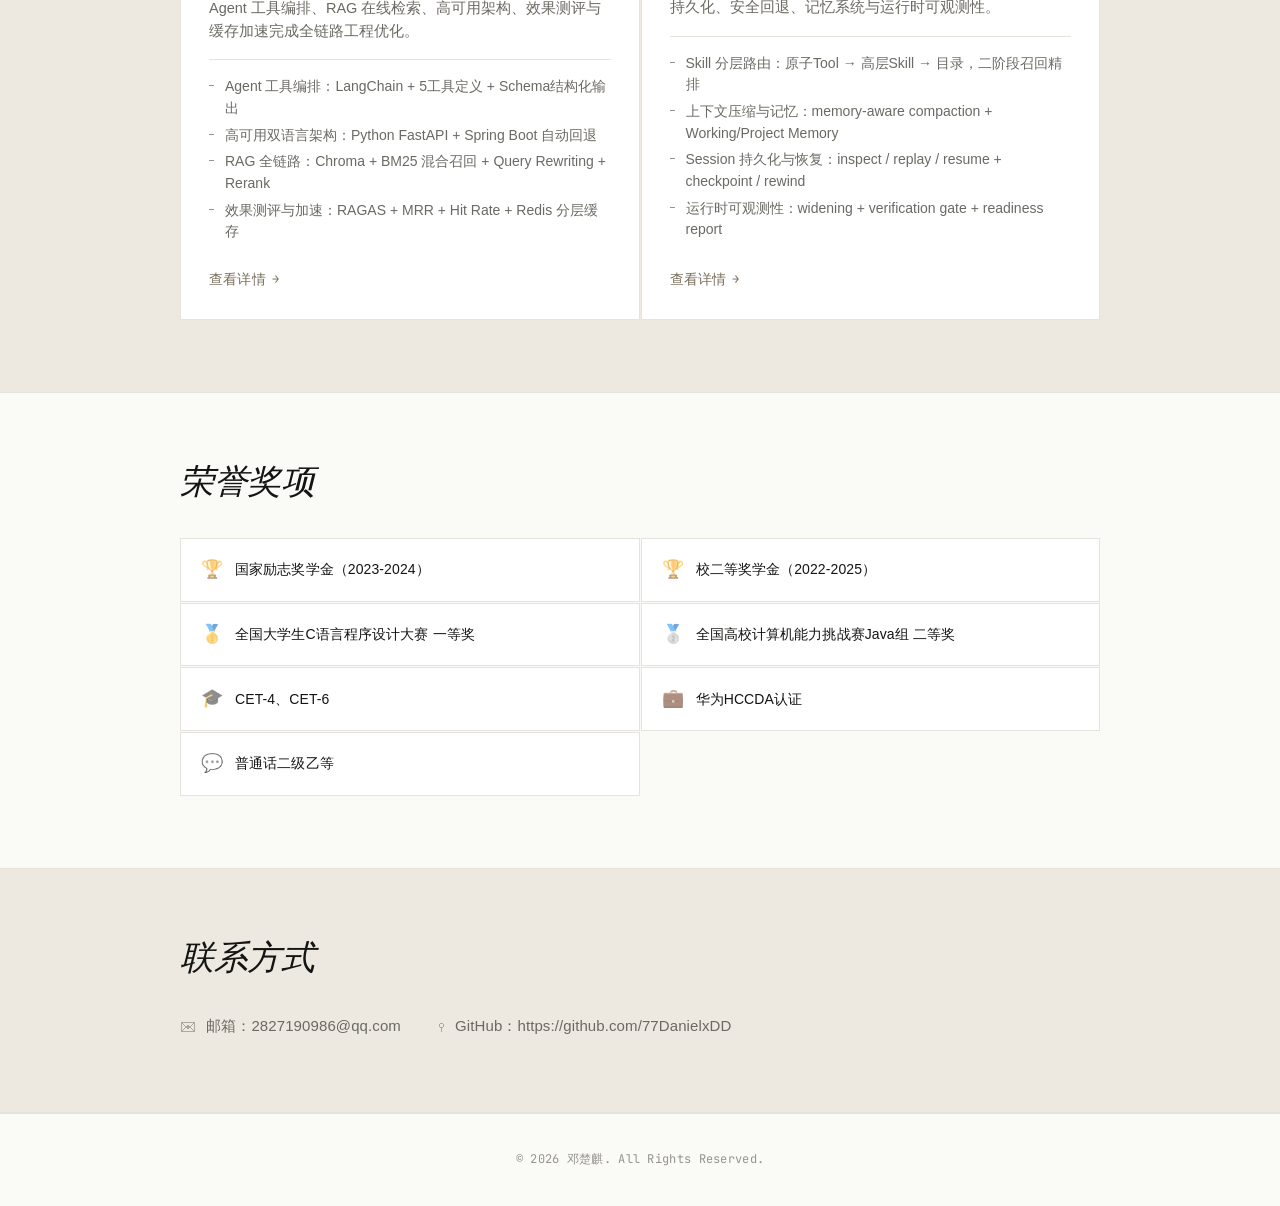
==== commit 9c1fbd2c: "feat: add project2 page, update project1 images and i18n - Add Minicode project page (project2.html)" ====
--- a/index.html
+++ b/index.html
@@ -93,21 +93,37 @@
   <section id="projects" class="section section-alt">
     <div class="section-inner">
       <h2 class="section-title" data-i18n="projects.title">项目作品</h2>
-      <div class="cards cards-1">
+      <div class="cards cards-2">
         <!-- Project 1 Card -->
         <div class="card">
-          <div class="card-title" data-i18n="project.1.name">基于SpringBoot与AI视觉的健身动作分析系统</div>
+          <div class="card-title" data-i18n="project.1.name">AI Sport — 基于 Agentic RAG 的健身动作分析与智能问答系统</div>
           <div class="card-tags">
-            <span class="tag">SpringBoot</span><span class="tag">MySQL</span><span class="tag">RabbitMQ</span><span class="tag">FastAPI</span><span class="tag">MediaPipe</span><span class="tag">React</span><span class="tag">RAG</span><span class="tag">JMeter</span><span class="tag">COS</span><span class="tag">Redis</span><span class="tag">Docker</span><span class="tag">DeepSeek</span>
+            <span class="tag">Python</span><span class="tag">LangChain</span><span class="tag">FastAPI</span><span class="tag">Chroma</span><span class="tag">BM25</span><span class="tag">RAGAS</span><span class="tag">DeepSeek</span><span class="tag">Redis</span><span class="tag">Spring Boot</span>
           </div>
-          <div class="card-desc" data-i18n="project.1.desc">视频上传→异步分析→多维度逐次评估→报告展示→历史对比→RAG问答→资源清理的业务闭环系统。</div>
+          <div class="card-desc" data-i18n="project.1.desc">面向个人健身场景的 Agentic RAG 智能问答系统，围绕 Agent 工具编排、RAG 在线检索、高可用架构、效果测评与缓存加速完成全链路工程优化。</div>
           <ul class="card-highlights">
-            <li data-i18n="project.1.hl.1">RabbitMQ解耦 + 状态机轮询，避免长链路超时</li>
-            <li data-i18n="project.1.hl.2">逐次动作多维度评估：深度·稳定性·对称性·节奏，8种动作类型</li>
-            <li data-i18n="project.1.hl.3">Agent+RAG智能问答：5工具编排 + DeepSeek LLM + 流式输出</li>
-            <li data-i18n="project.1.hl.4">COS对象存储 + Redis缓存热点接口</li>
+            <li data-i18n="project.1.hl.1">Agent 工具编排：LangChain + 5工具定义 + Schema结构化输出</li>
+            <li data-i18n="project.1.hl.2">高可用双语言架构：Python FastAPI + Spring Boot 自动回退</li>
+            <li data-i18n="project.1.hl.3">RAG 全链路：Chroma + BM25 混合召回 + Query Rewriting + Rerank</li>
+            <li data-i18n="project.1.hl.4">效果测评与加速：RAGAS + MRR + Hit Rate + Redis 分层缓存</li>
           </ul>
           <a href="project1.html" class="btn btn-primary" data-i18n="project.1.btn">查看详情</a>
+        </div>
+
+        <!-- Project 2 Card -->
+        <div class="card">
+          <div class="card-title" data-i18n="project.2.name">Minicode — 轻量级本地 AI Coding Agent</div>
+          <div class="card-tags">
+            <span class="tag">Python</span><span class="tag">Agent</span><span class="tag">Tool Calling</span><span class="tag">Memory System</span><span class="tag">Session</span><span class="tag">Checkpoint/Rewind</span>
+          </div>
+          <div class="card-desc" data-i18n="project.2.desc">参考 Claude Code 架构设计的轻量级本地编码 Agent，以 Session-first / Recovery-first / Runtime-first 为核心，支持会话持久化、安全回退、记忆系统与运行时可观测性。</div>
+          <ul class="card-highlights">
+            <li data-i18n="project.2.hl.1">Skill 分层路由：原子Tool → 高层Skill → 目录，二阶段召回精排</li>
+            <li data-i18n="project.2.hl.2">上下文压缩与记忆：memory-aware compaction + Working/Project Memory</li>
+            <li data-i18n="project.2.hl.3">Session 持久化与恢复：inspect / replay / resume + checkpoint / rewind</li>
+            <li data-i18n="project.2.hl.4">运行时可观测性：widening + verification gate + readiness report</li>
+          </ul>
+          <a href="project2.html" class="btn btn-primary" data-i18n="project.2.btn">查看详情</a>
         </div>
       </div>
     </div>
--- a/css/style.css
+++ b/css/style.css
@@ -564,17 +564,20 @@
 .lightbox {
   display: none;
   position: fixed;
-  z-index: 9999;
+  z-index: 10001;
   inset: 0;
   background: rgba(0,0,0,0.85);
   align-items: center;
   justify-content: center;
+  padding: 24px;
 }
 .lightbox.open { display: flex; }
 .lightbox-close {
   position: absolute;
   top: 20px;
   right: 32px;
+  border: 0;
+  background: transparent;
   color: #fff;
   font-size: 36px;
   font-weight: 300;
@@ -588,6 +591,33 @@
   max-height: 90vh;
   object-fit: contain;
   border: 1px solid rgba(255,255,255,0.15);
+  background: rgba(255,255,255,0.04);
+  box-shadow: 0 16px 48px rgba(0,0,0,0.35);
+}
+
+body.lightbox-open { overflow: hidden; }
+
+/* === Highlight Block (project detail) === */
+.highlight-block {
+  padding: 22px 24px;
+  background: var(--bg-elevated);
+  border: 1px solid var(--border);
+  border-left: 3px solid var(--accent-dim);
+  margin-bottom: 16px;
+}
+.highlight-block h3 {
+  font-family: var(--font-serif);
+  font-size: 17px;
+  font-weight: 500;
+  font-style: italic;
+  color: var(--text);
+  margin-bottom: 8px;
+  letter-spacing: -0.1px;
+}
+.highlight-block p {
+  font-size: 14.5px;
+  color: var(--text-secondary);
+  line-height: 1.7;
 }
 
 /* === Highlights (numbered list) === */
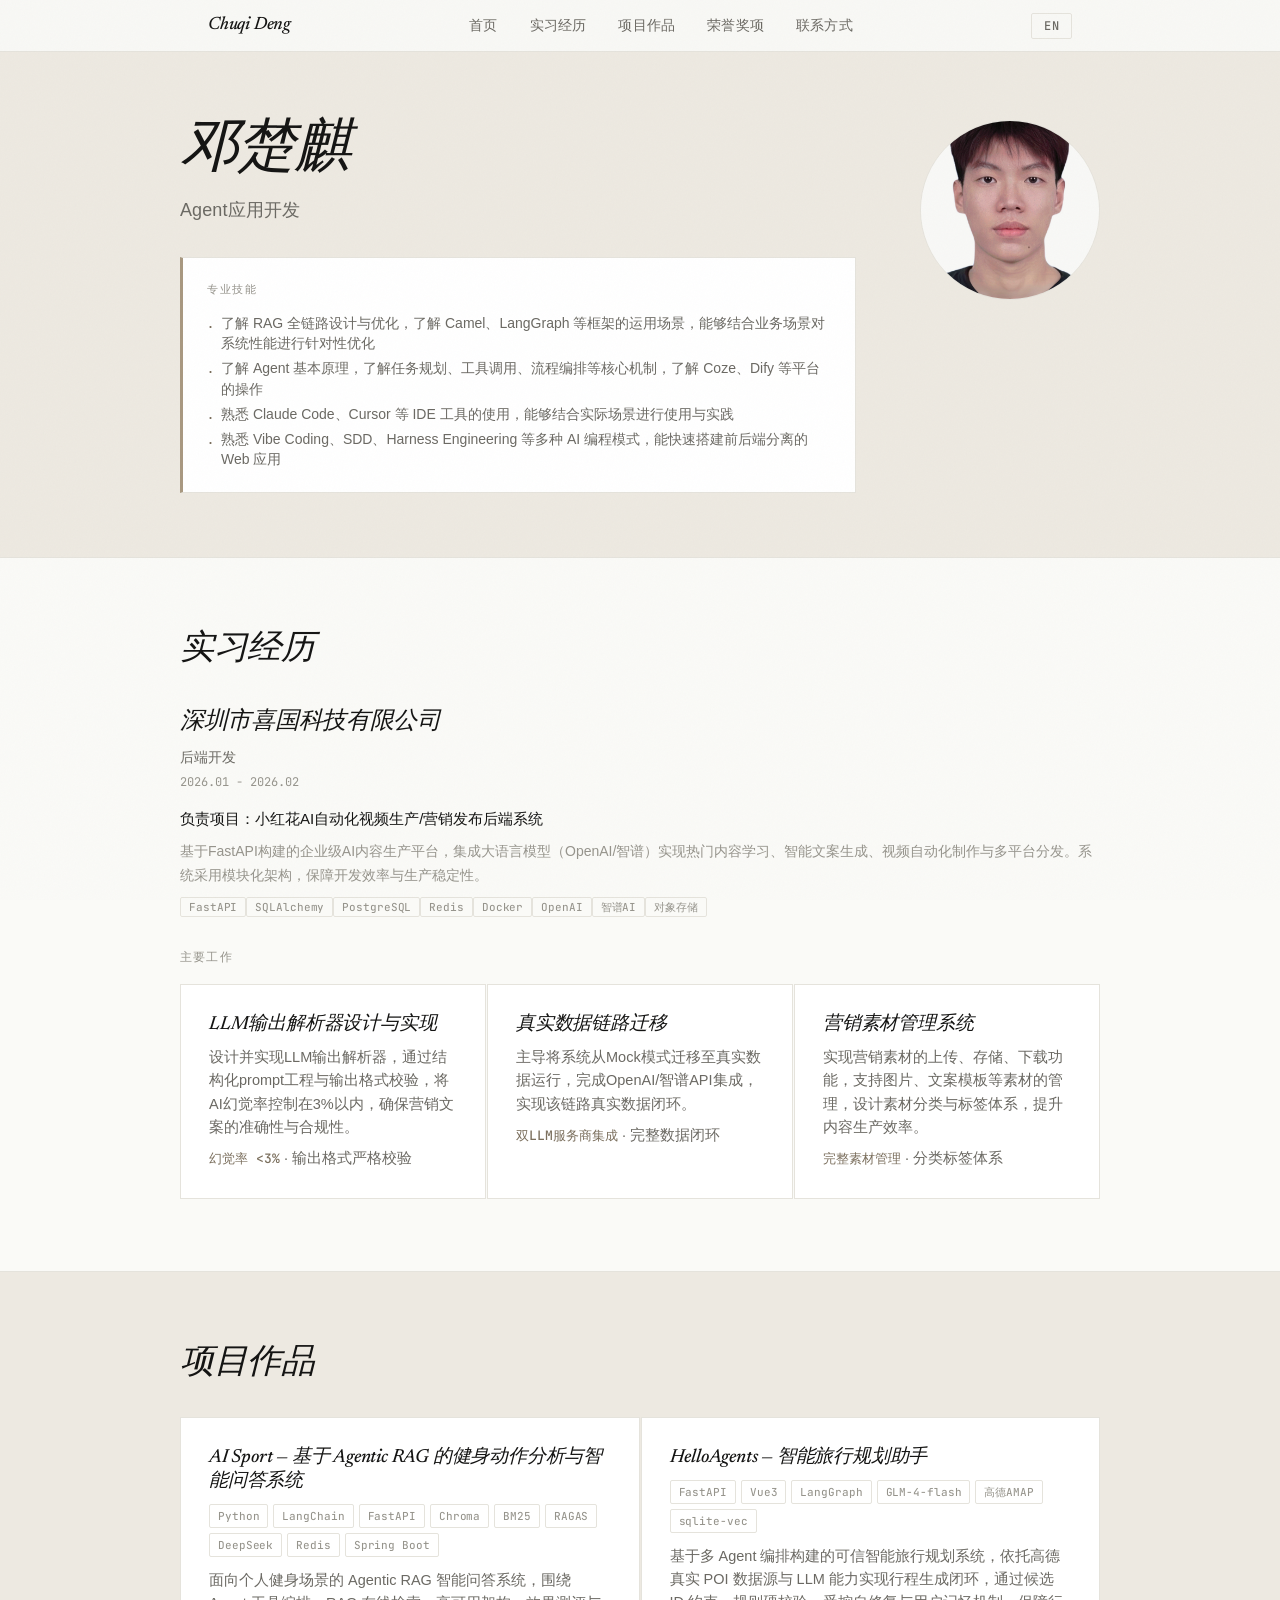
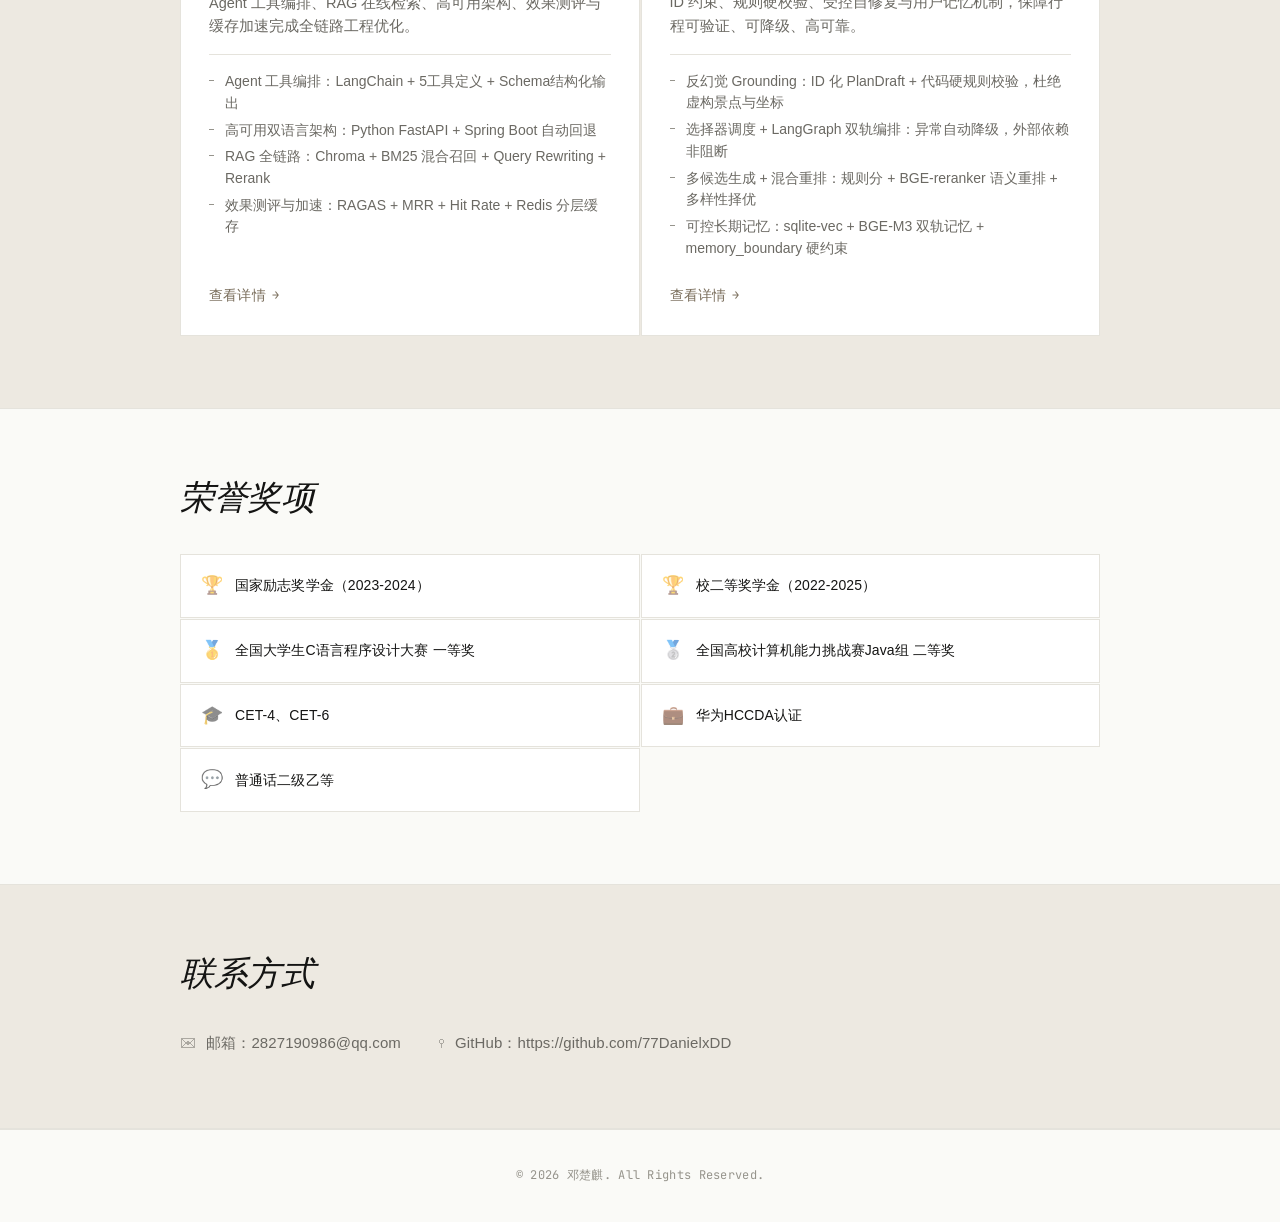
==== commit fcf76c2b: "feat: replace minicode project with HelloAgents travel planner, update skills Swap project2 content " ====
--- a/index.html
+++ b/index.html
@@ -37,11 +37,10 @@
         <div class="skills-block">
           <div class="skills-label" data-i18n="skills.title">专业技能</div>
           <ul class="skills-list">
-            <li data-i18n="skill.1">熟悉 SpringBoot、FastAPI、ElementPlus，能快速搭建前后端分离的 Web 应用</li>
-            <li data-i18n="skill.2">熟悉 RAG 全链路设计与优化：召回策略、响应质量、系统性能调优</li>
-            <li data-i18n="skill.3">熟悉 Agent 原理（任务规划、工具调用、记忆系统）与 Coze、LangChain 框架的 WorkFlow 搭建</li>
-            <li data-i18n="skill.4">熟练使用 Claude Code、Codex 等 AI 编程工具，具备 VibeCoding 经验，能独立完成需求拆解→模块交付的全流程闭环</li>
-            <li data-i18n="skill.5">熟悉 Git 版本控制、Docker 容器化技术</li>
+            <li data-i18n="skill.1">了解 RAG 全链路设计与优化，了解 Camel、LangGraph 等框架的运用场景，能够结合业务场景对系统性能进行针对性优化</li>
+            <li data-i18n="skill.2">了解 Agent 基本原理，了解任务规划、工具调用、流程编排等核心机制，了解 Coze、Dify 等平台的操作</li>
+            <li data-i18n="skill.3">熟悉 Claude Code、Cursor 等 IDE 工具的使用，能够结合实际场景进行使用与实践</li>
+            <li data-i18n="skill.4">熟悉 Vibe Coding、SDD、Harness Engineering 等多种 AI 编程模式，能快速搭建前后端分离的 Web 应用</li>
           </ul>
         </div>
       </div>
@@ -112,16 +111,16 @@
 
         <!-- Project 2 Card -->
         <div class="card">
-          <div class="card-title" data-i18n="project.2.name">Minicode — 轻量级本地 AI Coding Agent</div>
+          <div class="card-title" data-i18n="project.2.name">HelloAgents — 智能旅行规划助手</div>
           <div class="card-tags">
-            <span class="tag">Python</span><span class="tag">Agent</span><span class="tag">Tool Calling</span><span class="tag">Memory System</span><span class="tag">Session</span><span class="tag">Checkpoint/Rewind</span>
+            <span class="tag">FastAPI</span><span class="tag">Vue3</span><span class="tag">LangGraph</span><span class="tag">GLM-4-flash</span><span class="tag">高德AMAP</span><span class="tag">sqlite-vec</span>
           </div>
-          <div class="card-desc" data-i18n="project.2.desc">参考 Claude Code 架构设计的轻量级本地编码 Agent，以 Session-first / Recovery-first / Runtime-first 为核心，支持会话持久化、安全回退、记忆系统与运行时可观测性。</div>
+          <div class="card-desc" data-i18n="project.2.desc">基于多 Agent 编排构建的可信智能旅行规划系统，依托高德真实 POI 数据源与 LLM 能力实现行程生成闭环，通过候选 ID 约束、规则硬校验、受控自修复与用户记忆机制，保障行程可验证、可降级、高可靠。</div>
           <ul class="card-highlights">
-            <li data-i18n="project.2.hl.1">Skill 分层路由：原子Tool → 高层Skill → 目录，二阶段召回精排</li>
-            <li data-i18n="project.2.hl.2">上下文压缩与记忆：memory-aware compaction + Working/Project Memory</li>
-            <li data-i18n="project.2.hl.3">Session 持久化与恢复：inspect / replay / resume + checkpoint / rewind</li>
-            <li data-i18n="project.2.hl.4">运行时可观测性：widening + verification gate + readiness report</li>
+            <li data-i18n="project.2.hl.1">反幻觉 Grounding：ID 化 PlanDraft + 代码硬规则校验，杜绝虚构景点与坐标</li>
+            <li data-i18n="project.2.hl.2">选择器调度 + LangGraph 双轨编排：异常自动降级，外部依赖非阻断</li>
+            <li data-i18n="project.2.hl.3">多候选生成 + 混合重排：规则分 + BGE-reranker 语义重排 + 多样性择优</li>
+            <li data-i18n="project.2.hl.4">可控长期记忆：sqlite-vec + BGE-M3 双轨记忆 + memory_boundary 硬约束</li>
           </ul>
           <a href="project2.html" class="btn btn-primary" data-i18n="project.2.btn">查看详情</a>
         </div>
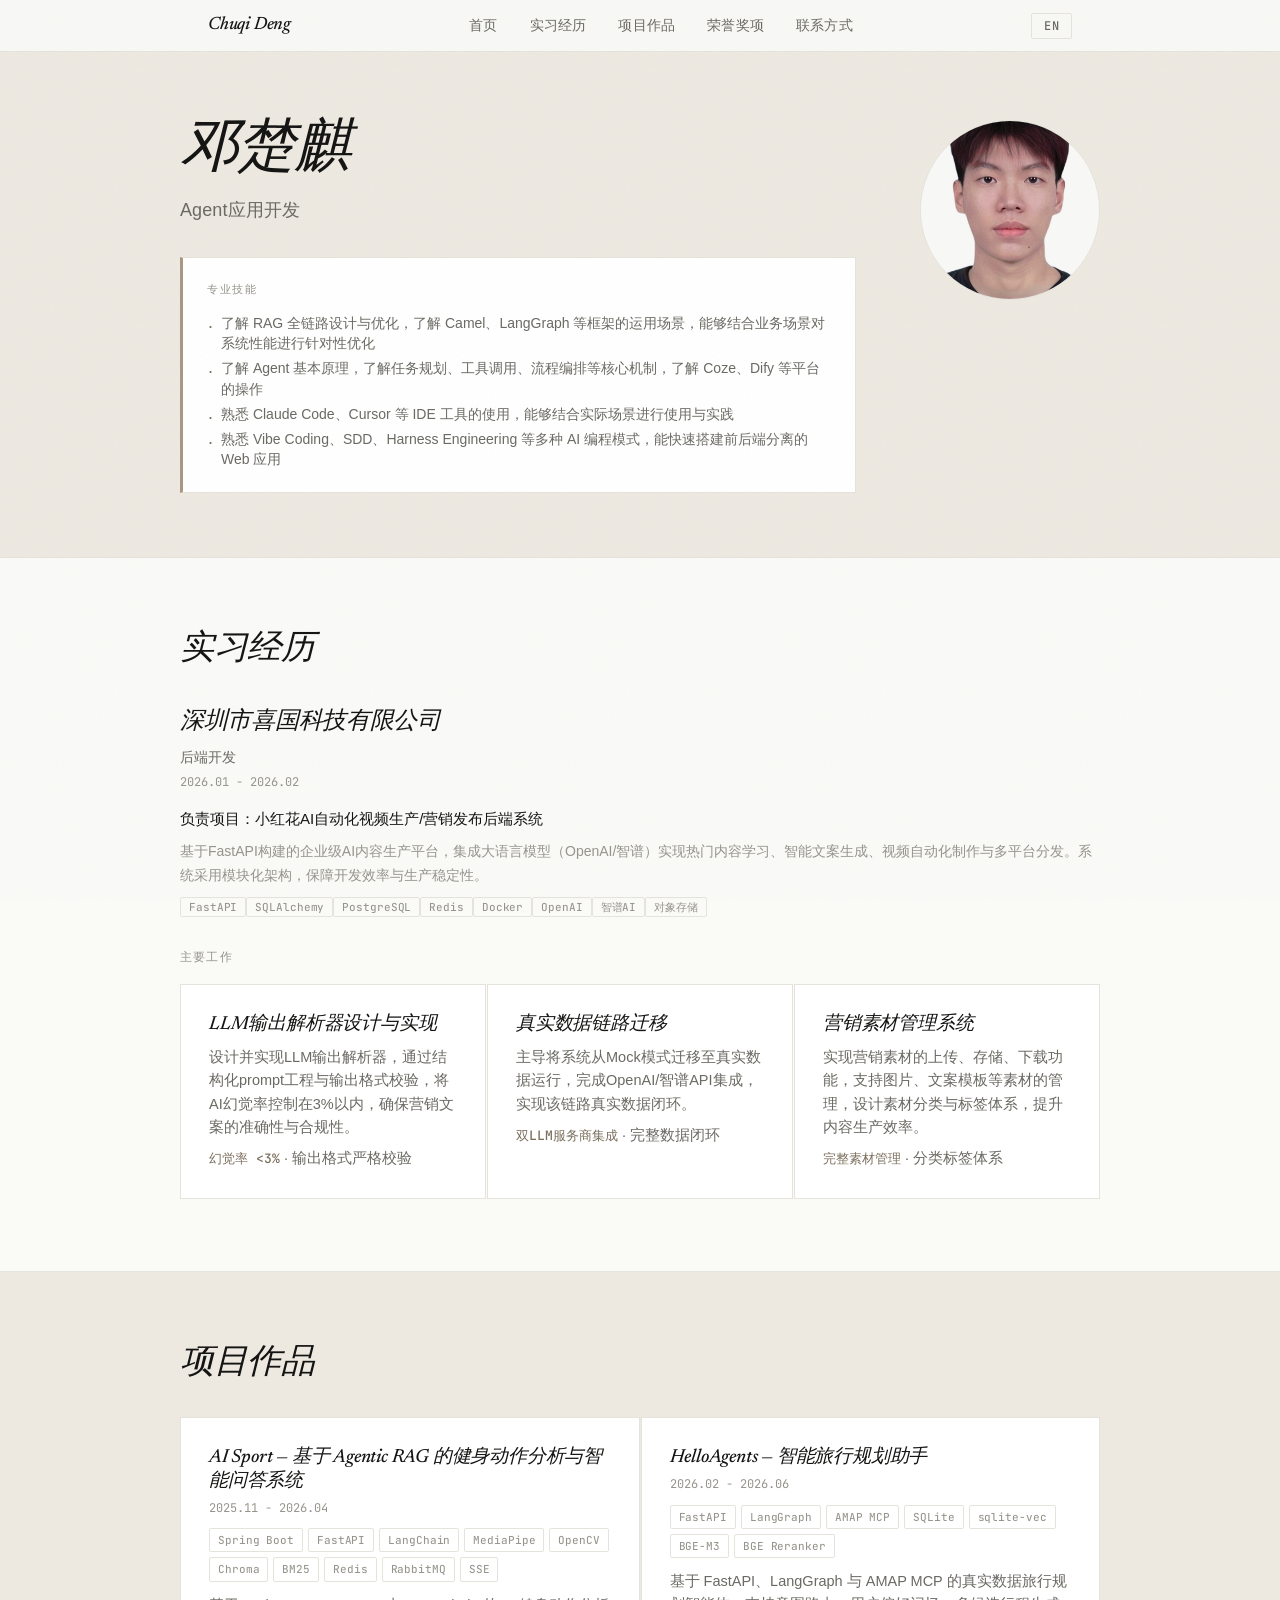
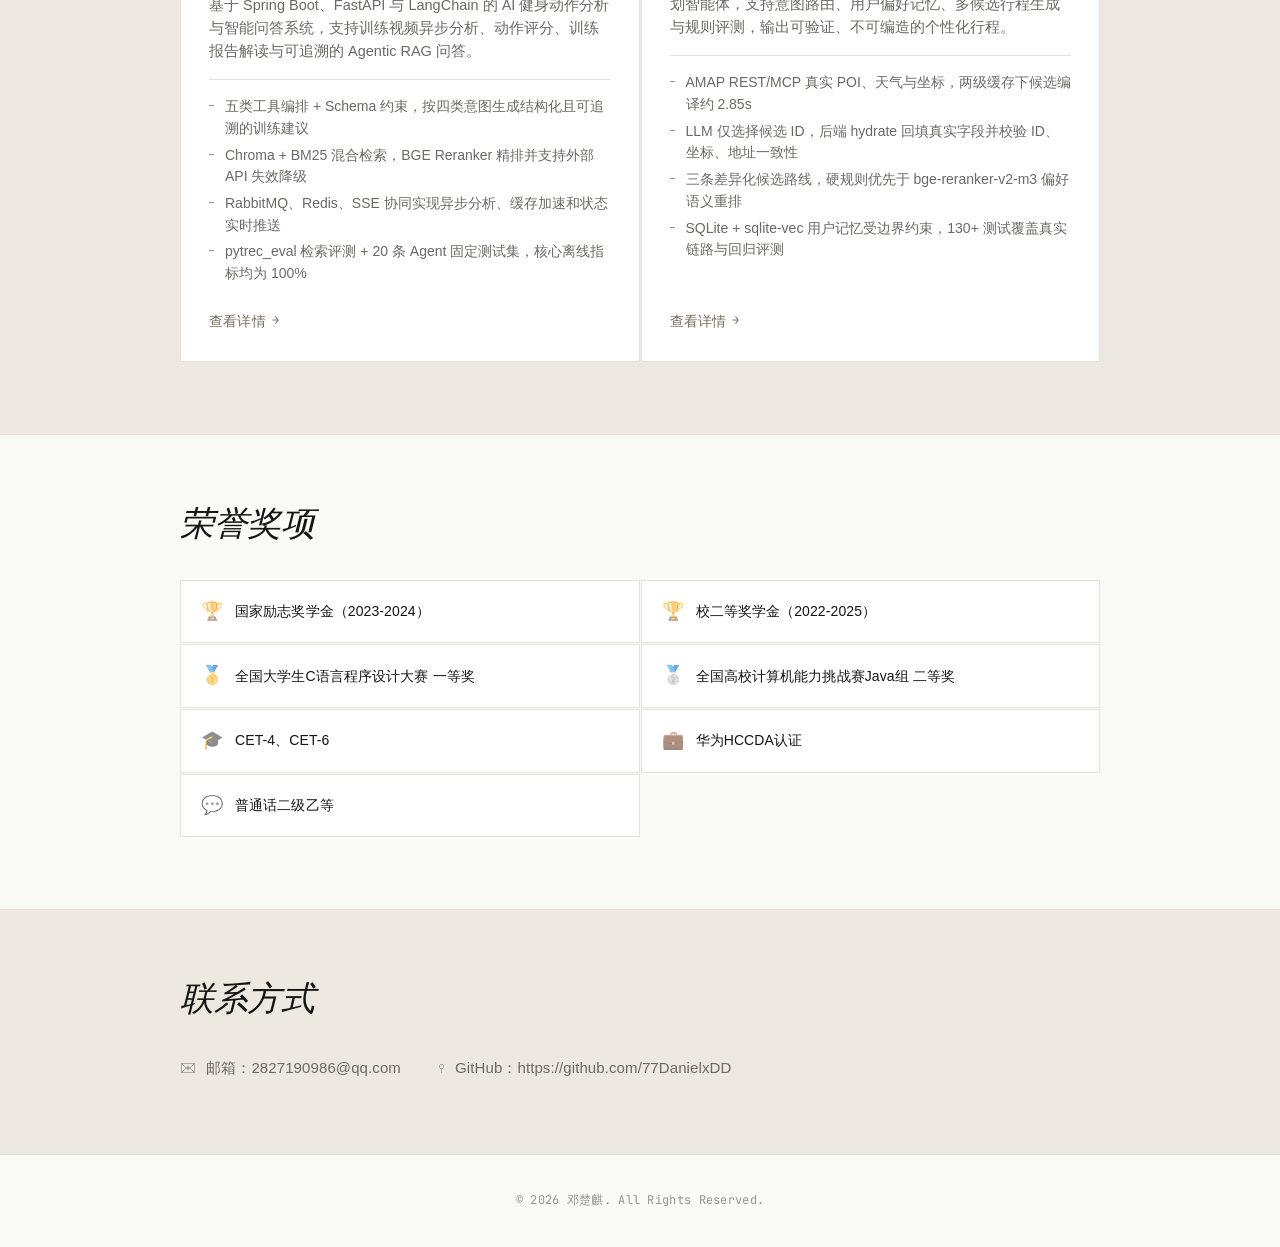
==== commit f854886e: "feat: update project portfolio content" ====
--- a/index.html
+++ b/index.html
@@ -96,8 +96,9 @@
         <!-- Project 1 Card -->
         <div class="card">
           <div class="card-title" data-i18n="project.1.name">AI Sport — 基于 Agentic RAG 的健身动作分析与智能问答系统</div>
+          <div class="project-date" data-i18n="project.1.date">2025.11 - 2026.04</div>
           <div class="card-tags">
-            <span class="tag">Python</span><span class="tag">LangChain</span><span class="tag">FastAPI</span><span class="tag">Chroma</span><span class="tag">BM25</span><span class="tag">RAGAS</span><span class="tag">DeepSeek</span><span class="tag">Redis</span><span class="tag">Spring Boot</span>
+            <span class="tag">Spring Boot</span><span class="tag">FastAPI</span><span class="tag">LangChain</span><span class="tag">MediaPipe</span><span class="tag">OpenCV</span><span class="tag">Chroma</span><span class="tag">BM25</span><span class="tag">Redis</span><span class="tag">RabbitMQ</span><span class="tag">SSE</span>
           </div>
           <div class="card-desc" data-i18n="project.1.desc">面向个人健身场景的 Agentic RAG 智能问答系统，围绕 Agent 工具编排、RAG 在线检索、高可用架构、效果测评与缓存加速完成全链路工程优化。</div>
           <ul class="card-highlights">
@@ -112,8 +113,9 @@
         <!-- Project 2 Card -->
         <div class="card">
           <div class="card-title" data-i18n="project.2.name">HelloAgents — 智能旅行规划助手</div>
+          <div class="project-date" data-i18n="project.2.date">2026.02 - 2026.06</div>
           <div class="card-tags">
-            <span class="tag">FastAPI</span><span class="tag">Vue3</span><span class="tag">LangGraph</span><span class="tag">GLM-4-flash</span><span class="tag">高德AMAP</span><span class="tag">sqlite-vec</span>
+            <span class="tag">FastAPI</span><span class="tag">LangGraph</span><span class="tag">AMAP MCP</span><span class="tag">SQLite</span><span class="tag">sqlite-vec</span><span class="tag">BGE-M3</span><span class="tag">BGE Reranker</span>
           </div>
           <div class="card-desc" data-i18n="project.2.desc">基于多 Agent 编排构建的可信智能旅行规划系统，依托高德真实 POI 数据源与 LLM 能力实现行程生成闭环，通过候选 ID 约束、规则硬校验、受控自修复与用户记忆机制，保障行程可验证、可降级、高可靠。</div>
           <ul class="card-highlights">
@@ -186,7 +188,7 @@
     <span data-i18n="footer">© 2026 邓楚麒. All Rights Reserved.</span>
   </footer>
 
-  <script src="js/i18n.js"></script>
+  <script src="js/i18n.js?v=3"></script>
   <script src="js/main.js"></script>
 </body>
 </html>
--- a/css/style.css
+++ b/css/style.css
@@ -276,6 +276,14 @@
   letter-spacing: -0.2px;
   line-height: 1.25;
 }
+.project-date {
+  margin-top: -4px;
+  margin-bottom: 12px;
+  color: var(--text-muted);
+  font-family: var(--font-mono);
+  font-size: 12px;
+  line-height: 1.4;
+}
 .card-tags { display: flex; flex-wrap: wrap; gap: 5px; margin-bottom: 12px; }
 .card-tags .tag {
   font-size: 11px;
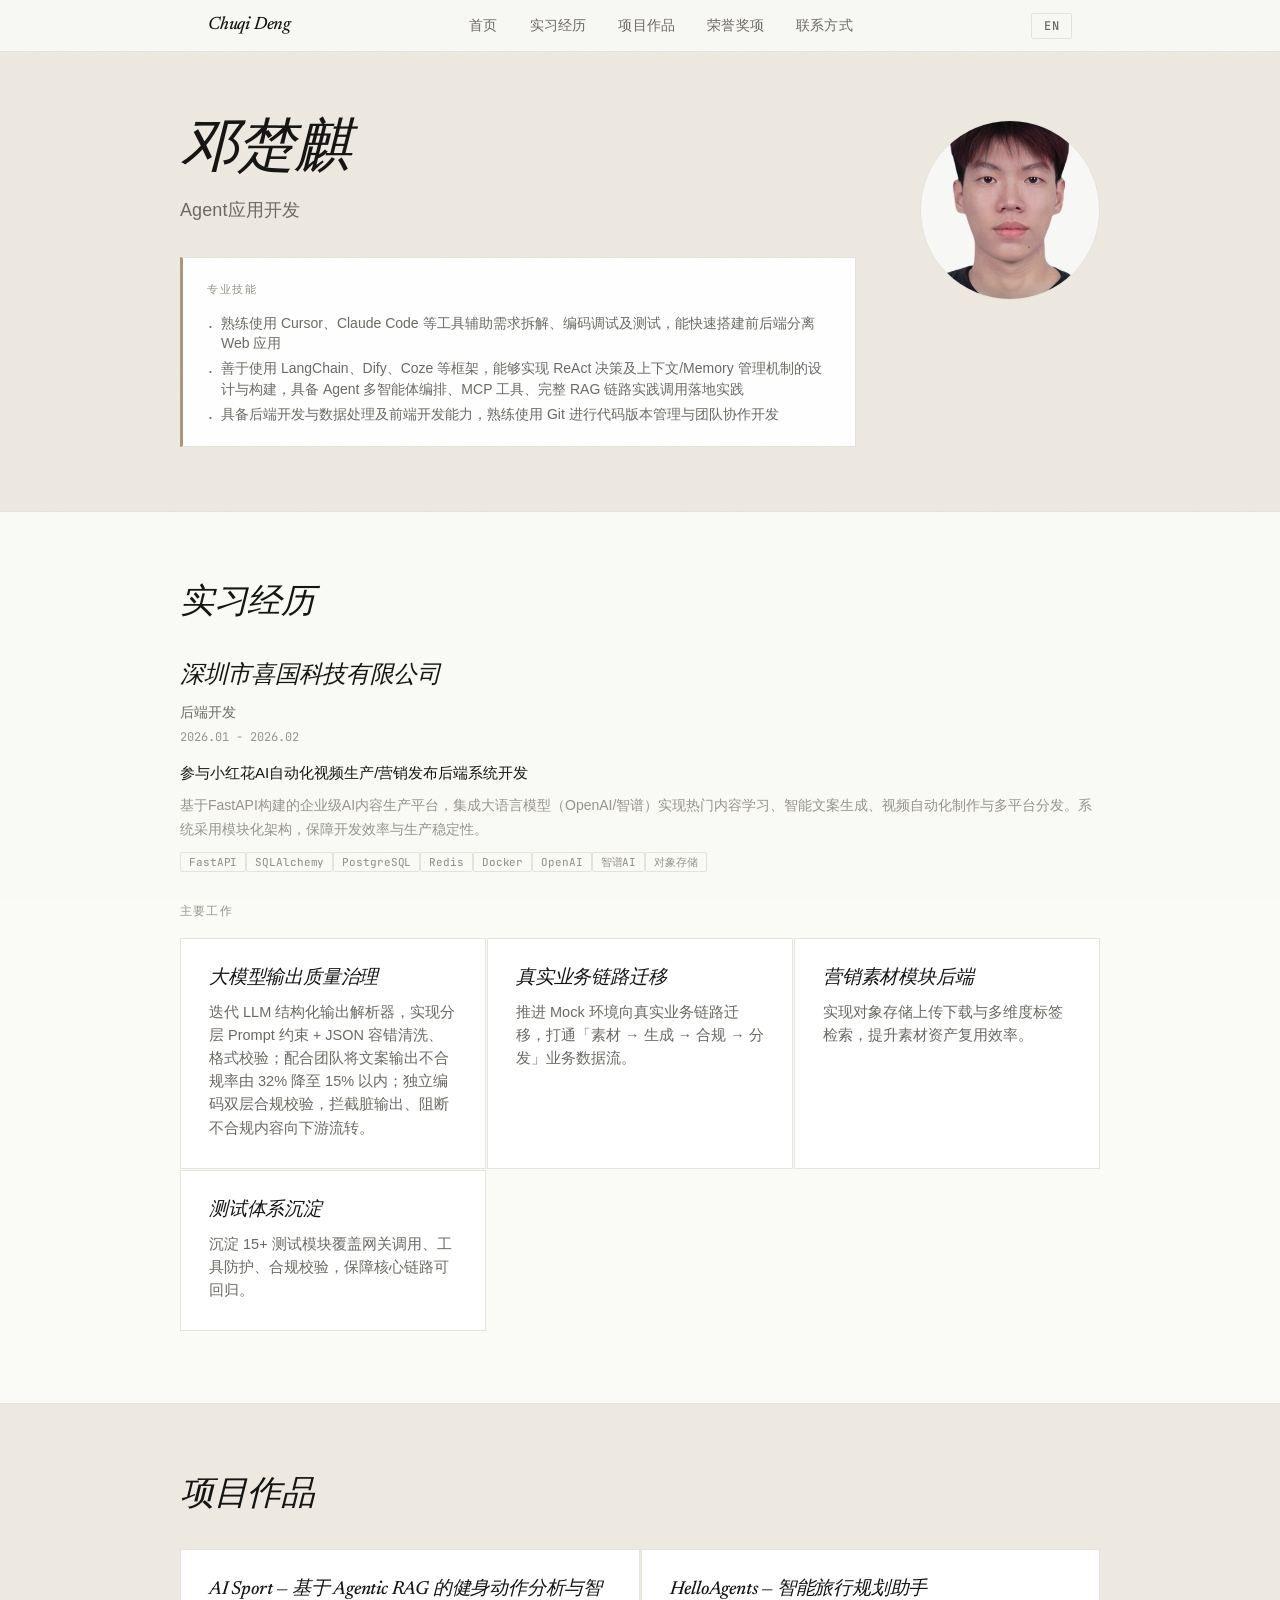
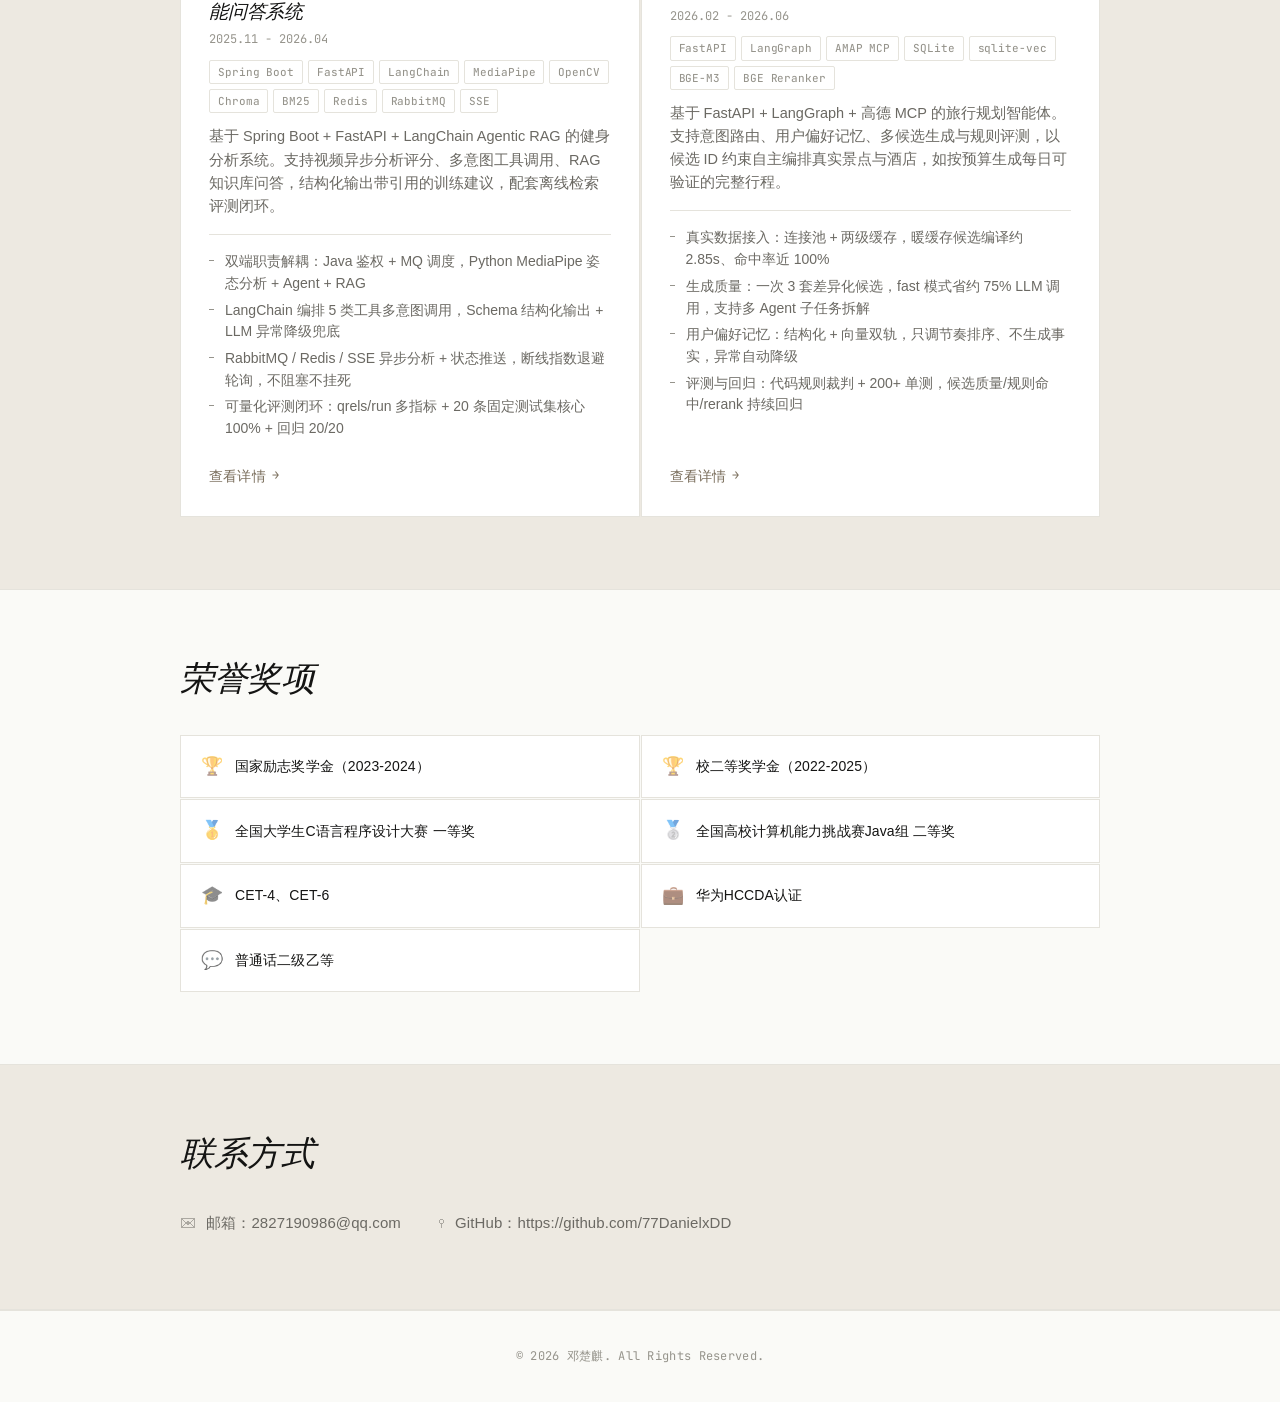
==== commit ffa27163: "feat: update resume skills, internship, and both project writeups Rework skills to 3 items (Cursor/C" ====
--- a/index.html
+++ b/index.html
@@ -37,10 +37,9 @@
         <div class="skills-block">
           <div class="skills-label" data-i18n="skills.title">专业技能</div>
           <ul class="skills-list">
-            <li data-i18n="skill.1">了解 RAG 全链路设计与优化，了解 Camel、LangGraph 等框架的运用场景，能够结合业务场景对系统性能进行针对性优化</li>
-            <li data-i18n="skill.2">了解 Agent 基本原理，了解任务规划、工具调用、流程编排等核心机制，了解 Coze、Dify 等平台的操作</li>
-            <li data-i18n="skill.3">熟悉 Claude Code、Cursor 等 IDE 工具的使用，能够结合实际场景进行使用与实践</li>
-            <li data-i18n="skill.4">熟悉 Vibe Coding、SDD、Harness Engineering 等多种 AI 编程模式，能快速搭建前后端分离的 Web 应用</li>
+            <li data-i18n="skill.1">熟练使用 Cursor、Claude Code 等工具辅助需求拆解、编码调试及测试，能快速搭建前后端分离 Web 应用</li>
+            <li data-i18n="skill.2">善于使用 LangChain、Dify、Coze 等框架，能够实现 ReAct 决策及上下文/Memory 管理机制的设计与构建，具备 Agent 多智能体编排、MCP 工具、完整 RAG 链路实践调用落地实践</li>
+            <li data-i18n="skill.3">具备后端开发与数据处理及前端开发能力，熟练使用 Git 进行代码版本管理与团队协作开发</li>
           </ul>
         </div>
       </div>
@@ -59,7 +58,7 @@
         <div class="internship-role" data-i18n="internship.role">后端开发</div>
         <div class="internship-date" data-i18n="internship.date">2026.01 - 2026.02</div>
         <div class="internship-project">
-          <div class="internship-project-name" data-i18n="internship.project">负责项目：小红花AI自动化视频生产/营销发布后端系统</div>
+          <div class="internship-project-name" data-i18n="internship.project">参与小红花AI自动化视频生产/营销发布后端系统开发</div>
           <div class="internship-project-desc" data-i18n="internship.project.desc">基于FastAPI构建的企业级AI内容生产平台，集成大语言模型（OpenAI/智谱）实现热门内容学习、智能文案生成、视频自动化制作与多平台分发。系统采用模块化架构，保障开发效率与生产稳定性。</div>
           <div class="internship-tech">
             <span class="tag">FastAPI</span><span class="tag">SQLAlchemy</span><span class="tag">PostgreSQL</span><span class="tag">Redis</span><span class="tag">Docker</span><span class="tag">OpenAI</span><span class="tag">智谱AI</span><span class="tag">对象存储</span>
@@ -70,19 +69,20 @@
       <div class="section-subhead" data-i18n="internship.work.title">主要工作</div>
       <div class="cards cards-3">
         <div class="card">
-          <div class="card-title" data-i18n="internship.work.1.title">LLM输出解析器设计与实现</div>
-          <div class="card-desc" data-i18n="internship.work.1.desc">设计并实现LLM输出解析器，通过结构化prompt工程与输出格式校验，将AI幻觉率控制在3%以内，确保营销文案的准确性与合规性。</div>
-          <div class="card-desc" style="margin-top:8px"><span class="internship-metric" data-i18n="internship.work.1.metric">幻觉率 <3%</span> · <span data-i18n="internship.work.1.metric2">输出格式严格校验</span></div>
+          <div class="card-title" data-i18n="internship.work.1.title">大模型输出质量治理</div>
+          <div class="card-desc" data-i18n="internship.work.1.desc">迭代 LLM 结构化输出解析器，实现分层 Prompt 约束 + JSON 容错清洗、格式校验；配合团队将文案输出不合规率由 32% 降至 15% 以内；独立编码双层合规校验，拦截脏输出、阻断不合规内容向下游流转。</div>
         </div>
         <div class="card">
-          <div class="card-title" data-i18n="internship.work.2.title">真实数据链路迁移</div>
-          <div class="card-desc" data-i18n="internship.work.2.desc">主导将系统从Mock模式迁移至真实数据运行，完成OpenAI/智谱API集成，实现该链路真实数据闭环。</div>
-          <div class="card-desc" style="margin-top:8px"><span class="internship-metric" data-i18n="internship.work.2.metric">双LLM服务商集成</span> · <span data-i18n="internship.work.2.metric2">完整数据闭环</span></div>
+          <div class="card-title" data-i18n="internship.work.2.title">真实业务链路迁移</div>
+          <div class="card-desc" data-i18n="internship.work.2.desc">推进 Mock 环境向真实业务链路迁移，打通「素材 → 生成 → 合规 → 分发」业务数据流。</div>
         </div>
         <div class="card">
-          <div class="card-title" data-i18n="internship.work.3.title">营销素材管理系统</div>
-          <div class="card-desc" data-i18n="internship.work.3.desc">实现营销素材的上传、存储、下载功能，支持图片、文案模板等素材的管理，设计素材分类与标签体系，提升内容生产效率。</div>
-          <div class="card-desc" style="margin-top:8px"><span class="internship-metric" data-i18n="internship.work.3.metric">完整素材管理</span> · <span data-i18n="internship.work.3.metric2">分类标签体系</span></div>
+          <div class="card-title" data-i18n="internship.work.3.title">营销素材模块后端</div>
+          <div class="card-desc" data-i18n="internship.work.3.desc">实现对象存储上传下载与多维度标签检索，提升素材资产复用效率。</div>
+        </div>
+        <div class="card">
+          <div class="card-title" data-i18n="internship.work.4.title">测试体系沉淀</div>
+          <div class="card-desc" data-i18n="internship.work.4.desc">沉淀 15+ 测试模块覆盖网关调用、工具防护、合规校验，保障核心链路可回归。</div>
         </div>
       </div>
     </div>
@@ -100,12 +100,12 @@
           <div class="card-tags">
             <span class="tag">Spring Boot</span><span class="tag">FastAPI</span><span class="tag">LangChain</span><span class="tag">MediaPipe</span><span class="tag">OpenCV</span><span class="tag">Chroma</span><span class="tag">BM25</span><span class="tag">Redis</span><span class="tag">RabbitMQ</span><span class="tag">SSE</span>
           </div>
-          <div class="card-desc" data-i18n="project.1.desc">面向个人健身场景的 Agentic RAG 智能问答系统，围绕 Agent 工具编排、RAG 在线检索、高可用架构、效果测评与缓存加速完成全链路工程优化。</div>
+          <div class="card-desc" data-i18n="project.1.desc">基于 Spring Boot + FastAPI + LangChain Agentic RAG 的健身分析系统。支持视频异步分析评分、多意图工具调用、RAG 知识库问答，结构化输出带引用的训练建议，配套离线检索评测闭环。</div>
           <ul class="card-highlights">
-            <li data-i18n="project.1.hl.1">Agent 工具编排：LangChain + 5工具定义 + Schema结构化输出</li>
-            <li data-i18n="project.1.hl.2">高可用双语言架构：Python FastAPI + Spring Boot 自动回退</li>
-            <li data-i18n="project.1.hl.3">RAG 全链路：Chroma + BM25 混合召回 + Query Rewriting + Rerank</li>
-            <li data-i18n="project.1.hl.4">效果测评与加速：RAGAS + MRR + Hit Rate + Redis 分层缓存</li>
+            <li data-i18n="project.1.hl.1">双端职责解耦：Java 鉴权 + MQ 调度，Python MediaPipe 姿态分析 + Agent + RAG</li>
+            <li data-i18n="project.1.hl.2">LangChain 编排 5 类工具多意图调用，Schema 结构化输出 + LLM 异常降级兜底</li>
+            <li data-i18n="project.1.hl.3">RabbitMQ / Redis / SSE 异步分析 + 状态推送，断线指数退避轮询，不阻塞不挂死</li>
+            <li data-i18n="project.1.hl.4">可量化评测闭环：qrels/run 多指标 + 20 条固定测试集核心 100% + 回归 20/20</li>
           </ul>
           <a href="project1.html" class="btn btn-primary" data-i18n="project.1.btn">查看详情</a>
         </div>
@@ -117,12 +117,12 @@
           <div class="card-tags">
             <span class="tag">FastAPI</span><span class="tag">LangGraph</span><span class="tag">AMAP MCP</span><span class="tag">SQLite</span><span class="tag">sqlite-vec</span><span class="tag">BGE-M3</span><span class="tag">BGE Reranker</span>
           </div>
-          <div class="card-desc" data-i18n="project.2.desc">基于多 Agent 编排构建的可信智能旅行规划系统，依托高德真实 POI 数据源与 LLM 能力实现行程生成闭环，通过候选 ID 约束、规则硬校验、受控自修复与用户记忆机制，保障行程可验证、可降级、高可靠。</div>
+          <div class="card-desc" data-i18n="project.2.desc">基于 FastAPI + LangGraph + 高德 MCP 的旅行规划智能体。支持意图路由、用户偏好记忆、多候选生成与规则评测，以候选 ID 约束自主编排真实景点与酒店，如按预算生成每日可验证的完整行程。</div>
           <ul class="card-highlights">
-            <li data-i18n="project.2.hl.1">反幻觉 Grounding：ID 化 PlanDraft + 代码硬规则校验，杜绝虚构景点与坐标</li>
-            <li data-i18n="project.2.hl.2">选择器调度 + LangGraph 双轨编排：异常自动降级，外部依赖非阻断</li>
-            <li data-i18n="project.2.hl.3">多候选生成 + 混合重排：规则分 + BGE-reranker 语义重排 + 多样性择优</li>
-            <li data-i18n="project.2.hl.4">可控长期记忆：sqlite-vec + BGE-M3 双轨记忆 + memory_boundary 硬约束</li>
+            <li data-i18n="project.2.hl.1">真实数据接入：连接池 + 两级缓存，暖缓存候选编译约 2.85s、命中率近 100%</li>
+            <li data-i18n="project.2.hl.2">生成质量：一次 3 套差异化候选，fast 模式省约 75% LLM 调用，支持多 Agent 子任务拆解</li>
+            <li data-i18n="project.2.hl.3">用户偏好记忆：结构化 + 向量双轨，只调节奏排序、不生成事实，异常自动降级</li>
+            <li data-i18n="project.2.hl.4">评测与回归：代码规则裁判 + 200+ 单测，候选质量/规则命中/rerank 持续回归</li>
           </ul>
           <a href="project2.html" class="btn btn-primary" data-i18n="project.2.btn">查看详情</a>
         </div>
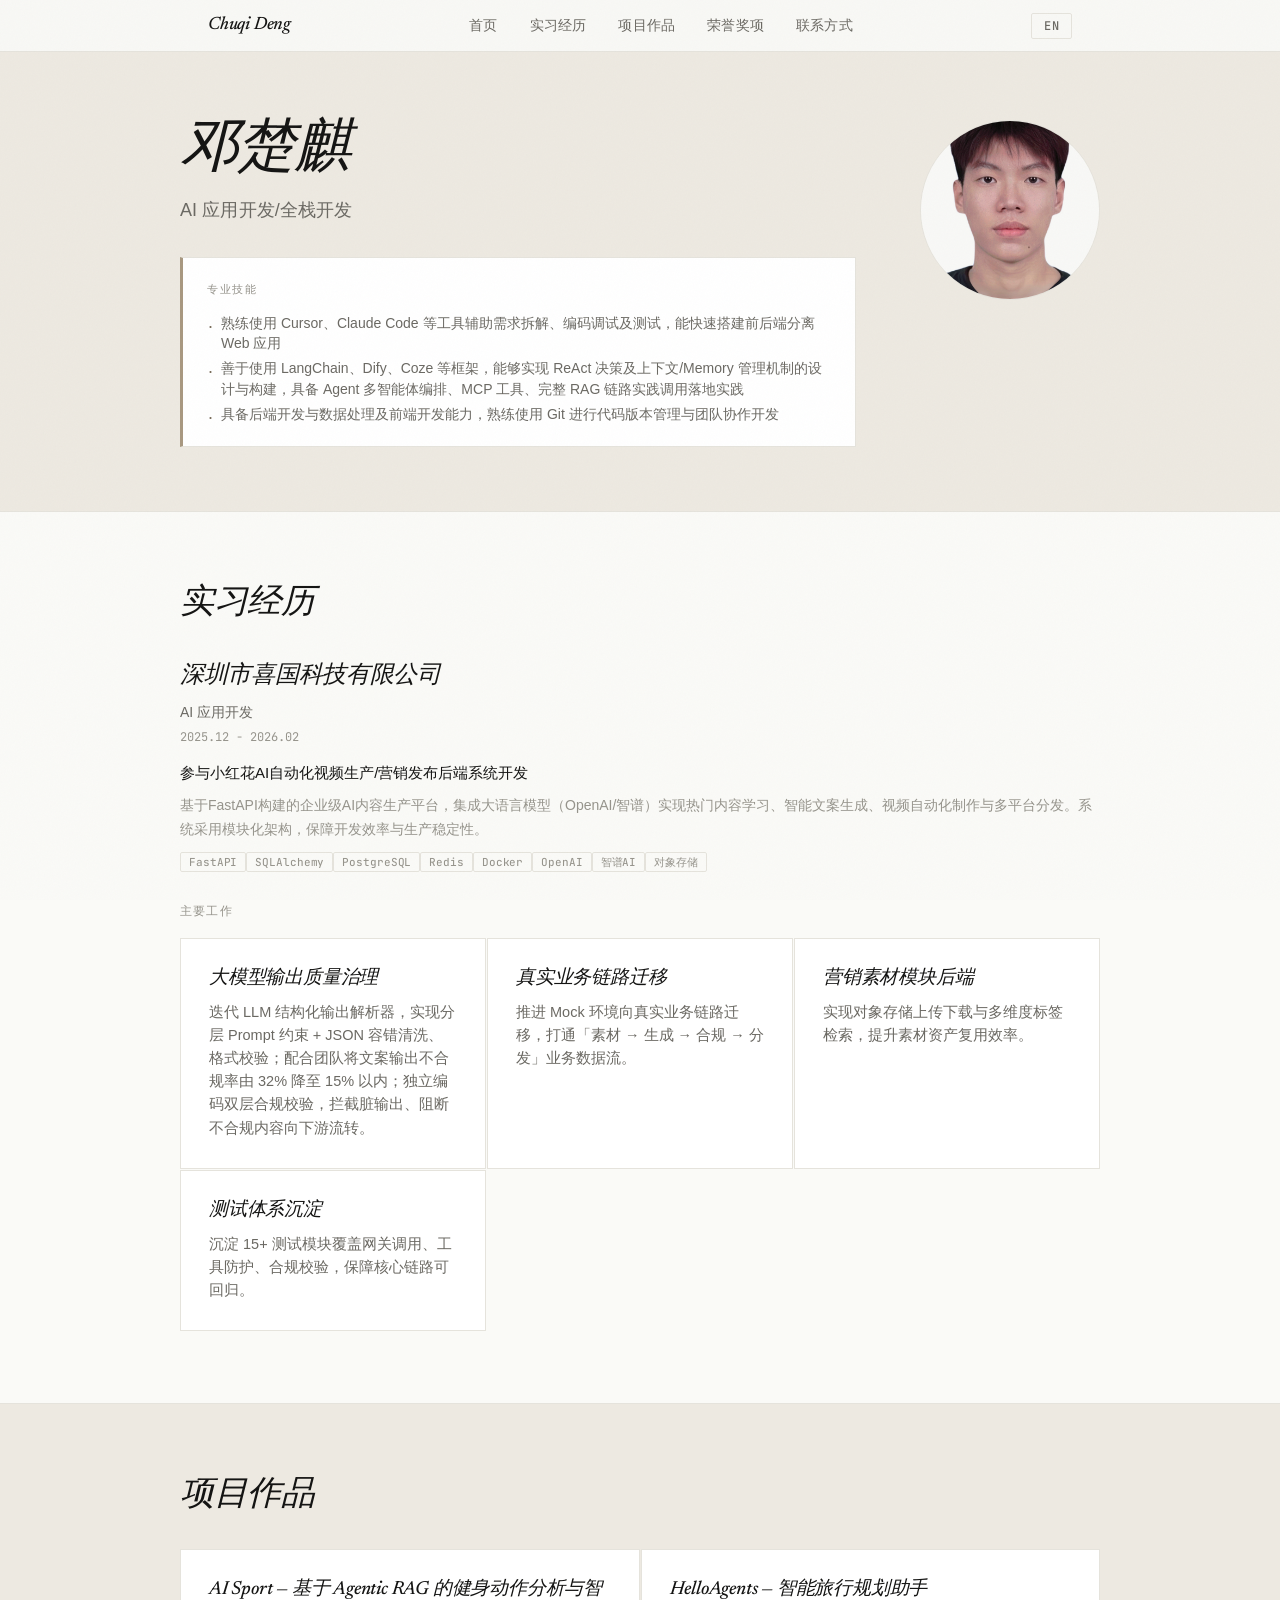
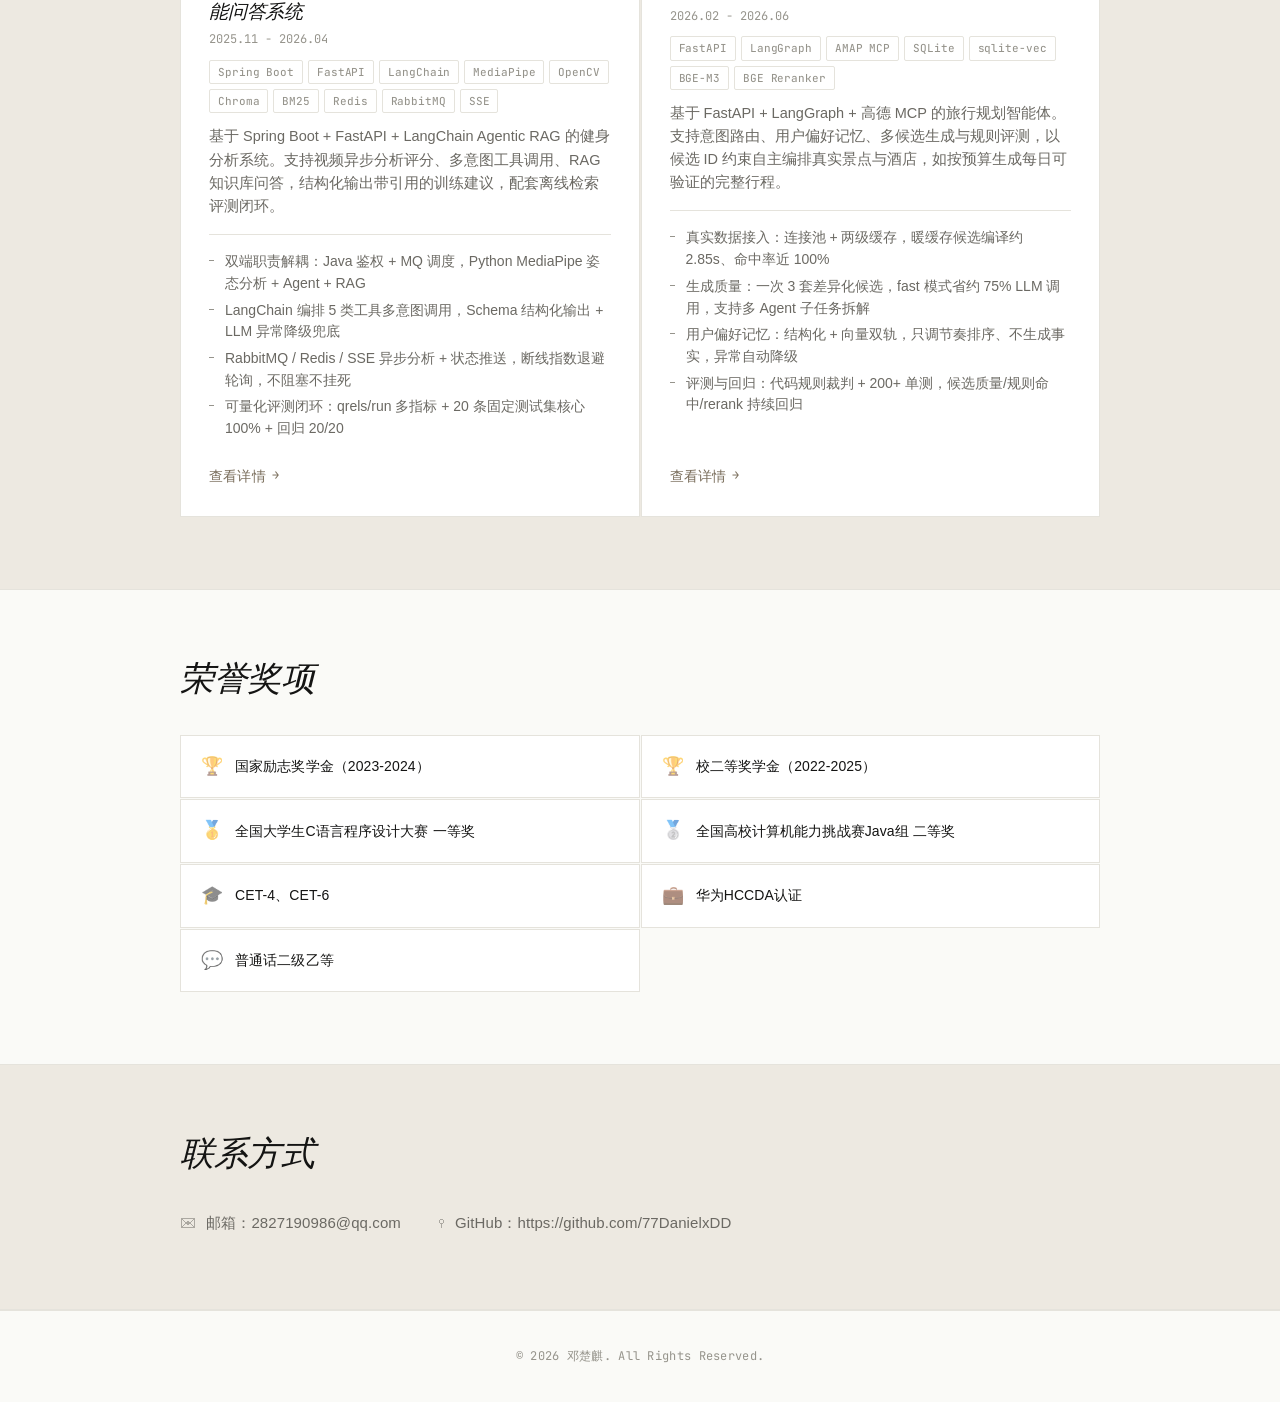
==== commit af6b0743: "feat: retitle hero and internship role, shift internship start date Hero title to AI 应用开发/全栈开发, inte" ====
--- a/index.html
+++ b/index.html
@@ -32,7 +32,7 @@
     <div class="hero-inner">
       <div class="hero-text">
         <h1 class="hero-name" data-i18n="hero.name">邓楚麒</h1>
-        <p class="hero-title" data-i18n="hero.title">后端工程师 & AI应用开发</p>
+        <p class="hero-title" data-i18n="hero.title">AI 应用开发/全栈开发</p>
 
         <div class="skills-block">
           <div class="skills-label" data-i18n="skills.title">专业技能</div>
@@ -55,8 +55,8 @@
       <h2 class="section-title" data-i18n="internship.title">实习经历</h2>
       <div class="internship-header">
         <div class="internship-company" data-i18n="internship.company">深圳市喜国科技有限公司</div>
-        <div class="internship-role" data-i18n="internship.role">后端开发</div>
-        <div class="internship-date" data-i18n="internship.date">2026.01 - 2026.02</div>
+        <div class="internship-role" data-i18n="internship.role">AI 应用开发</div>
+        <div class="internship-date" data-i18n="internship.date">2025.12 - 2026.02</div>
         <div class="internship-project">
           <div class="internship-project-name" data-i18n="internship.project">参与小红花AI自动化视频生产/营销发布后端系统开发</div>
           <div class="internship-project-desc" data-i18n="internship.project.desc">基于FastAPI构建的企业级AI内容生产平台，集成大语言模型（OpenAI/智谱）实现热门内容学习、智能文案生成、视频自动化制作与多平台分发。系统采用模块化架构，保障开发效率与生产稳定性。</div>
